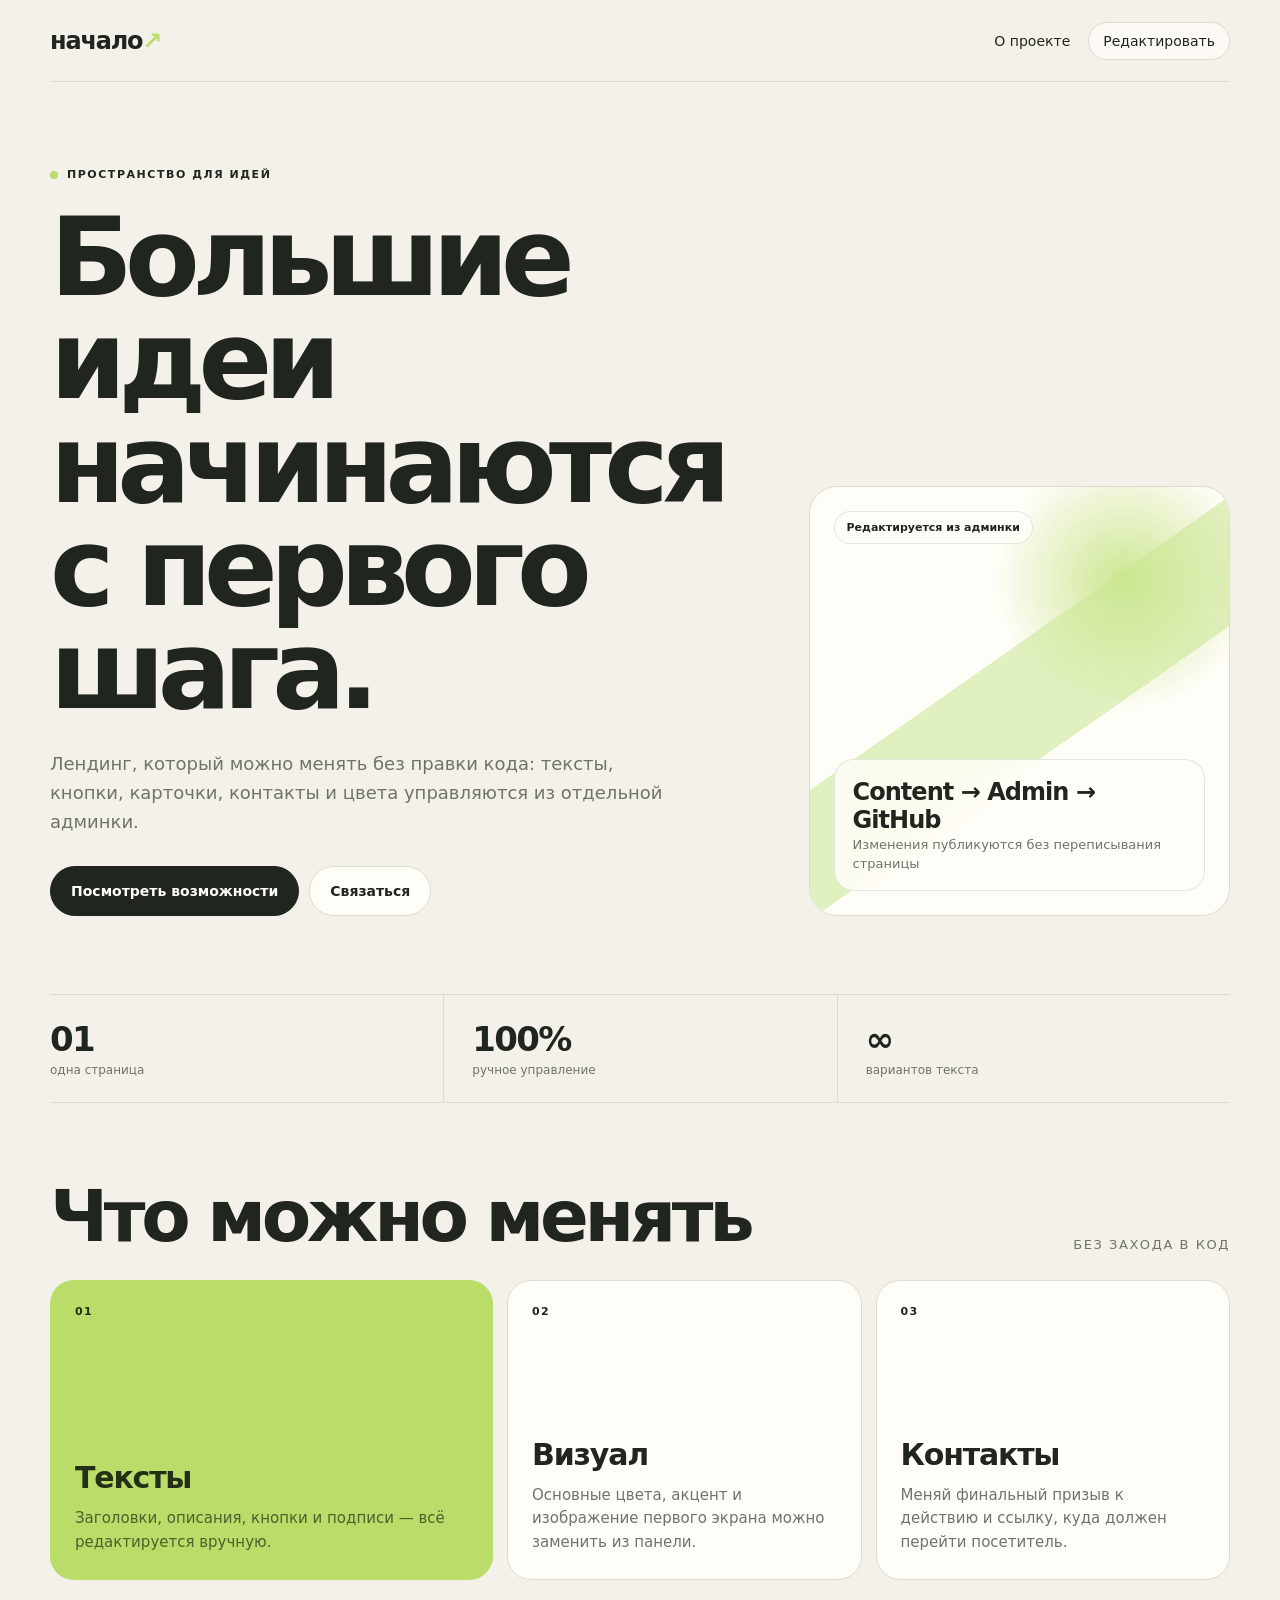
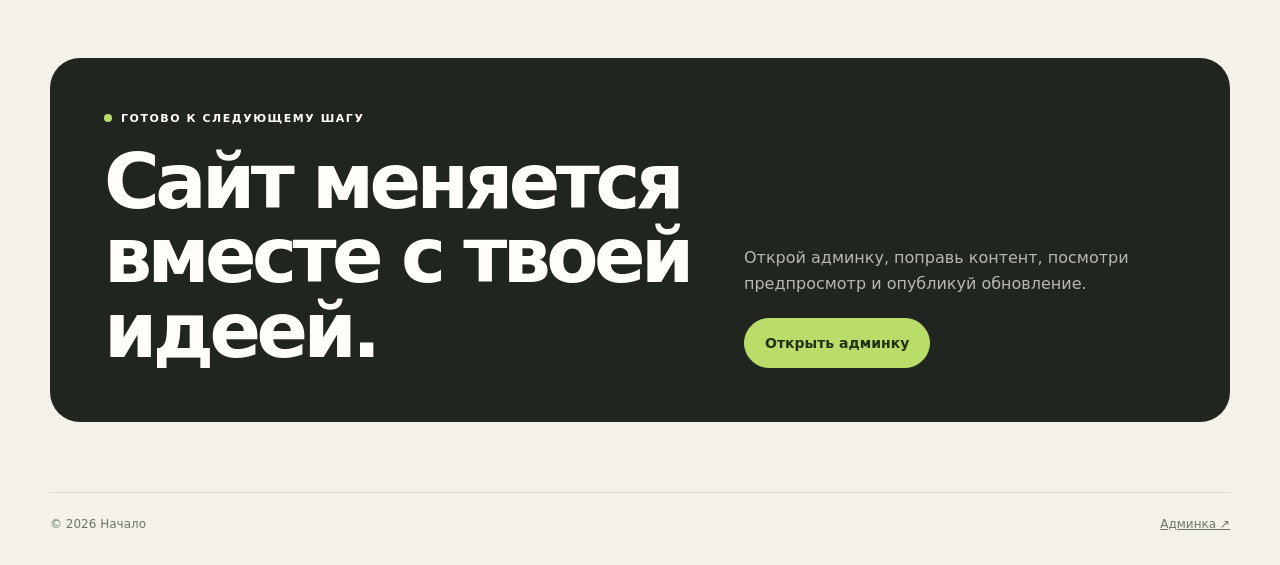
==== index.html @ 336ab2f1 "Replace game with editable landing page" ====
<!doctype html>
<html lang="ru">
<head>
<meta charset="utf-8">
<meta name="viewport" content="width=device-width,initial-scale=1">
<meta name="theme-color" content="#f4f1ea">
<meta name="description" content="Начало — редактируемый лендинг с собственной админкой.">
<title>Начало</title>
<style>
:root{--bg:#f4f1ea;--surface:#fffdf8;--text:#20251f;--muted:#6f746b;--accent:#b9dd68;--accentText:#243016;--line:#d9ddd3}
*{box-sizing:border-box}html{scroll-behavior:smooth}body{margin:0;background:var(--bg);color:var(--text);font-family:Inter,ui-sans-serif,system-ui,-apple-system,BlinkMacSystemFont,"Segoe UI",sans-serif}a{color:inherit}.wrap{width:min(1180px,calc(100% - 40px));margin:auto}
header{height:82px;display:flex;align-items:center;justify-content:space-between;border-bottom:1px solid var(--line);gap:24px}.brand{font-size:24px;font-weight:900;letter-spacing:-.05em;text-decoration:none}.brand i{font-style:normal;color:var(--accent)}nav{display:flex;gap:18px;align-items:center}nav a{text-decoration:none;font-size:14px}.admin-link{border:1px solid var(--line);padding:10px 14px;border-radius:999px;background:color-mix(in srgb,var(--surface) 82%,transparent)}
.hero{padding:86px 0 78px}.eyebrow{display:flex;align-items:center;gap:9px;text-transform:uppercase;font-size:11px;font-weight:800;letter-spacing:.14em}.eyebrow:before{content:"";width:8px;height:8px;border-radius:50%;background:var(--accent)}
.hero-grid{display:grid;grid-template-columns:minmax(0,1.25fr) minmax(300px,.75fr);gap:56px;align-items:end;margin-top:25px}.hero h1{font-size:clamp(54px,8.5vw,110px);line-height:.95;letter-spacing:-.072em;margin:0;max-width:900px;font-weight:560}.hero p{font-size:18px;line-height:1.62;color:var(--muted);max-width:620px;margin:26px 0 30px}
.buttons{display:flex;flex-wrap:wrap;gap:10px}.btn{min-height:50px;padding:0 20px;border-radius:999px;display:inline-flex;align-items:center;justify-content:center;text-decoration:none;font-weight:760;font-size:14px;border:1px solid var(--text);transition:.2s ease}.btn.primary{background:var(--text);color:var(--surface)}.btn.secondary{border-color:var(--line);background:var(--surface)}.btn:hover{transform:translateY(-2px)}
.hero-card{min-height:430px;border:1px solid var(--line);border-radius:28px;background:var(--surface);padding:24px;display:flex;flex-direction:column;justify-content:space-between;overflow:hidden;position:relative}.visual{position:absolute;inset:0;background:radial-gradient(circle at 75% 22%,color-mix(in srgb,var(--accent) 76%,white),transparent 28%),linear-gradient(145deg,transparent 0 42%,color-mix(in srgb,var(--accent) 44%,white) 42% 60%,transparent 60%);opacity:.95}.hero-image{position:absolute;inset:0;width:100%;height:100%;object-fit:cover;display:none}.hero-card.has-image .visual{display:none}.hero-card.has-image .hero-image{display:block}.badge{position:relative;z-index:2;align-self:flex-start;padding:9px 12px;border-radius:999px;background:color-mix(in srgb,var(--surface) 84%,transparent);backdrop-filter:blur(10px);font-size:11px;font-weight:800;border:1px solid color-mix(in srgb,var(--line) 72%,transparent)}.hero-card-bottom{position:relative;z-index:2;background:color-mix(in srgb,var(--surface) 86%,transparent);backdrop-filter:blur(14px);border:1px solid color-mix(in srgb,var(--line) 74%,transparent);padding:18px;border-radius:20px}.hero-card-bottom strong{display:block;font-size:24px;letter-spacing:-.04em}.hero-card-bottom span{font-size:13px;color:var(--muted)}
.stats{display:grid;grid-template-columns:repeat(3,1fr);border-top:1px solid var(--line);border-bottom:1px solid var(--line)}.stat{padding:24px 0}.stat+.stat{border-left:1px solid var(--line);padding-left:28px}.stat b{display:block;font-size:34px;letter-spacing:-.05em}.stat span{font-size:12px;color:var(--muted)}
.section{padding:78px 0}.section-head{display:flex;justify-content:space-between;gap:28px;align-items:end;margin-bottom:28px}.section h2{font-size:clamp(38px,6vw,72px);line-height:.98;letter-spacing:-.06em;margin:0;font-weight:560}.section-head p{margin:0;color:var(--muted);font-size:13px;text-transform:uppercase;letter-spacing:.12em}
.cards{display:grid;grid-template-columns:1.25fr 1fr 1fr;gap:14px}.card{border:1px solid var(--line);border-radius:24px;padding:24px;min-height:300px;background:var(--surface);display:flex;flex-direction:column;justify-content:space-between}.card:first-child{background:var(--accent);color:var(--accentText);border-color:transparent}.card .num{font-size:11px;font-weight:800;letter-spacing:.12em}.card h3{font-size:30px;letter-spacing:-.04em;margin:0 0 12px}.card p{margin:0;color:var(--muted);line-height:1.58;font-size:15px}.card:first-child p{color:color-mix(in srgb,var(--accentText) 72%,transparent)}
.contact{margin-bottom:70px;border-radius:30px;background:var(--text);color:var(--surface);padding:54px;display:grid;grid-template-columns:1fr .72fr;gap:40px;align-items:end}.contact .eyebrow:before{background:var(--accent)}.contact h2{font-size:clamp(42px,6vw,76px);line-height:.98;letter-spacing:-.06em;margin:20px 0 0}.contact-side p{color:color-mix(in srgb,var(--surface) 68%,transparent);line-height:1.6;margin:0 0 22px}.contact .btn{background:var(--accent);color:var(--accentText);border-color:var(--accent)}
footer{display:flex;justify-content:space-between;align-items:center;gap:20px;border-top:1px solid var(--line);padding:24px 0 34px;color:var(--muted);font-size:12px}
.loading{position:fixed;inset:auto 18px 18px auto;background:var(--text);color:var(--surface);padding:10px 14px;border-radius:999px;font-size:12px;z-index:10}
@media(max-width:820px){.wrap{width:min(100% - 28px,1180px)}.hero{padding:58px 0}.hero-grid{grid-template-columns:1fr;gap:34px}.hero-card{min-height:340px}.cards{grid-template-columns:1fr}.card{min-height:220px}.contact{grid-template-columns:1fr;padding:32px}.stats{grid-template-columns:1fr}.stat+.stat{border-left:0;border-top:1px solid var(--line);padding-left:0}.section-head{align-items:start;flex-direction:column}.admin-link{display:none}}
</style>
</head>
<body>
<div class="loading" id="loading">Загружаю контент…</div>
<div class="wrap">
<header>
  <a class="brand" href="#top" id="brand">начало<i>↗</i></a>
  <nav><a href="#features" id="navLabel">О проекте</a><a class="admin-link" href="/admin.html">Редактировать</a></nav>
</header>
<main id="top">
<section class="hero">
  <div class="eyebrow" id="eyebrow"></div>
  <div class="hero-grid">
    <div>
      <h1 id="title"></h1>
      <p id="subtitle"></p>
      <div class="buttons">
        <a class="btn primary" id="primaryButton"></a>
        <a class="btn secondary" id="secondaryButton"></a>
      </div>
    </div>
    <div class="hero-card" id="heroCard">
      <div class="visual"></div>
      <img class="hero-image" id="heroImage" alt="">
      <div class="badge" id="heroBadge"></div>
      <div class="hero-card-bottom"><strong>Content → Admin → GitHub</strong><span>Изменения публикуются без переписывания страницы</span></div>
    </div>
  </div>
</section>
<section class="stats" id="stats"></section>
<section class="section" id="features">
  <div class="section-head"><h2 id="featuresTitle"></h2><p id="featuresSubtitle"></p></div>
  <div class="cards" id="cards"></div>
</section>
<section class="contact" id="contact">
  <div><div class="eyebrow" id="contactEyebrow"></div><h2 id="contactTitle"></h2></div>
  <div class="contact-side"><p id="contactText"></p><a class="btn" id="contactButton"></a></div>
</section>
</main>
<footer><span id="footerText"></span><a href="/admin.html">Админка ↗</a></footer>
</div>
<script>
const fallback={"brand":"начало","navLabel":"О проекте","eyebrow":"Пространство для идей","title":"Большие идеи начинаются с первого шага.","subtitle":"Лендинг, который можно менять без правки кода: тексты, кнопки, карточки, контакты и цвета управляются из отдельной админки.","primaryButtonText":"Посмотреть возможности","primaryButtonUrl":"#features","secondaryButtonText":"Связаться","secondaryButtonUrl":"#contact","heroBadge":"Редактируется из админки","heroImage":"","stats":[{"value":"01","label":"одна страница"},{"value":"100%","label":"ручное управление"},{"value":"∞","label":"вариантов текста"}],"featuresTitle":"Что можно менять","featuresSubtitle":"Без захода в код","features":[{"number":"01","title":"Тексты","text":"Заголовки, описания, кнопки и подписи — всё редактируется вручную."},{"number":"02","title":"Визуал","text":"Основные цвета, акцент и изображение первого экрана можно заменить из панели."},{"number":"03","title":"Контакты","text":"Меняй финальный призыв к действию и ссылку, куда должен перейти посетитель."}],"contactEyebrow":"Готово к следующему шагу","contactTitle":"Сайт меняется вместе с твоей идеей.","contactText":"Открой админку, поправь контент, посмотри предпросмотр и опубликуй обновление.","contactButtonText":"Открыть админку","contactButtonUrl":"/admin.html","footerText":"© 2026 Начало","colors":{"background":"#f4f1ea","surface":"#fffdf8","text":"#20251f","muted":"#6f746b","accent":"#b9dd68","accentText":"#243016","line":"#d9ddd3"}};
const $=id=>document.getElementById(id);
function setText(id,value){$(id).textContent=value||""}
function applyContent(c){
  const colors={...fallback.colors,...(c.colors||{})};
  const root=document.documentElement.style;
  root.setProperty("--bg",colors.background);root.setProperty("--surface",colors.surface);root.setProperty("--text",colors.text);root.setProperty("--muted",colors.muted);root.setProperty("--accent",colors.accent);root.setProperty("--accentText",colors.accentText);root.setProperty("--line",colors.line);
  setText("brand",c.brand);$("brand").insertAdjacentHTML("beforeend","<i>↗</i>");
  setText("navLabel",c.navLabel);setText("eyebrow",c.eyebrow);setText("title",c.title);setText("subtitle",c.subtitle);setText("heroBadge",c.heroBadge);
  $("primaryButton").textContent=c.primaryButtonText||"";$("primaryButton").href=c.primaryButtonUrl||"#";
  $("secondaryButton").textContent=c.secondaryButtonText||"";$("secondaryButton").href=c.secondaryButtonUrl||"#";
  const image=(c.heroImage||"").trim();$("heroCard").classList.toggle("has-image",!!image);$("heroImage").src=image;$("heroImage").alt=image?(c.title||"Изображение"):"";
  $("stats").innerHTML=(c.stats||[]).map(s=>'<div class="stat"><b>'+escapeHtml(s.value)+'</b><span>'+escapeHtml(s.label)+'</span></div>').join("");
  setText("featuresTitle",c.featuresTitle);setText("featuresSubtitle",c.featuresSubtitle);
  $("cards").innerHTML=(c.features||[]).map(f=>'<article class="card"><span class="num">'+escapeHtml(f.number)+'</span><div><h3>'+escapeHtml(f.title)+'</h3><p>'+escapeHtml(f.text)+'</p></div></article>').join("");
  setText("contactEyebrow",c.contactEyebrow);setText("contactTitle",c.contactTitle);setText("contactText",c.contactText);
  $("contactButton").textContent=c.contactButtonText||"";$("contactButton").href=c.contactButtonUrl||"#";
  setText("footerText",c.footerText);
  document.title=(c.brand||"Начало")+" — лендинг";
  $("loading").remove();
}
function escapeHtml(v){return String(v??"").replace(/[&<>"']/g,m=>({"&":"&amp;","<":"&lt;",">":"&gt;",'"':"&quot;","'":"&#039;"}[m]))}
fetch("./content.json?ts="+Date.now(),{cache:"no-store"}).then(r=>{if(!r.ok)throw new Error();return r.json()}).then(c=>applyContent({...fallback,...c})).catch(()=>applyContent(fallback));
</script>
</body>
</html>
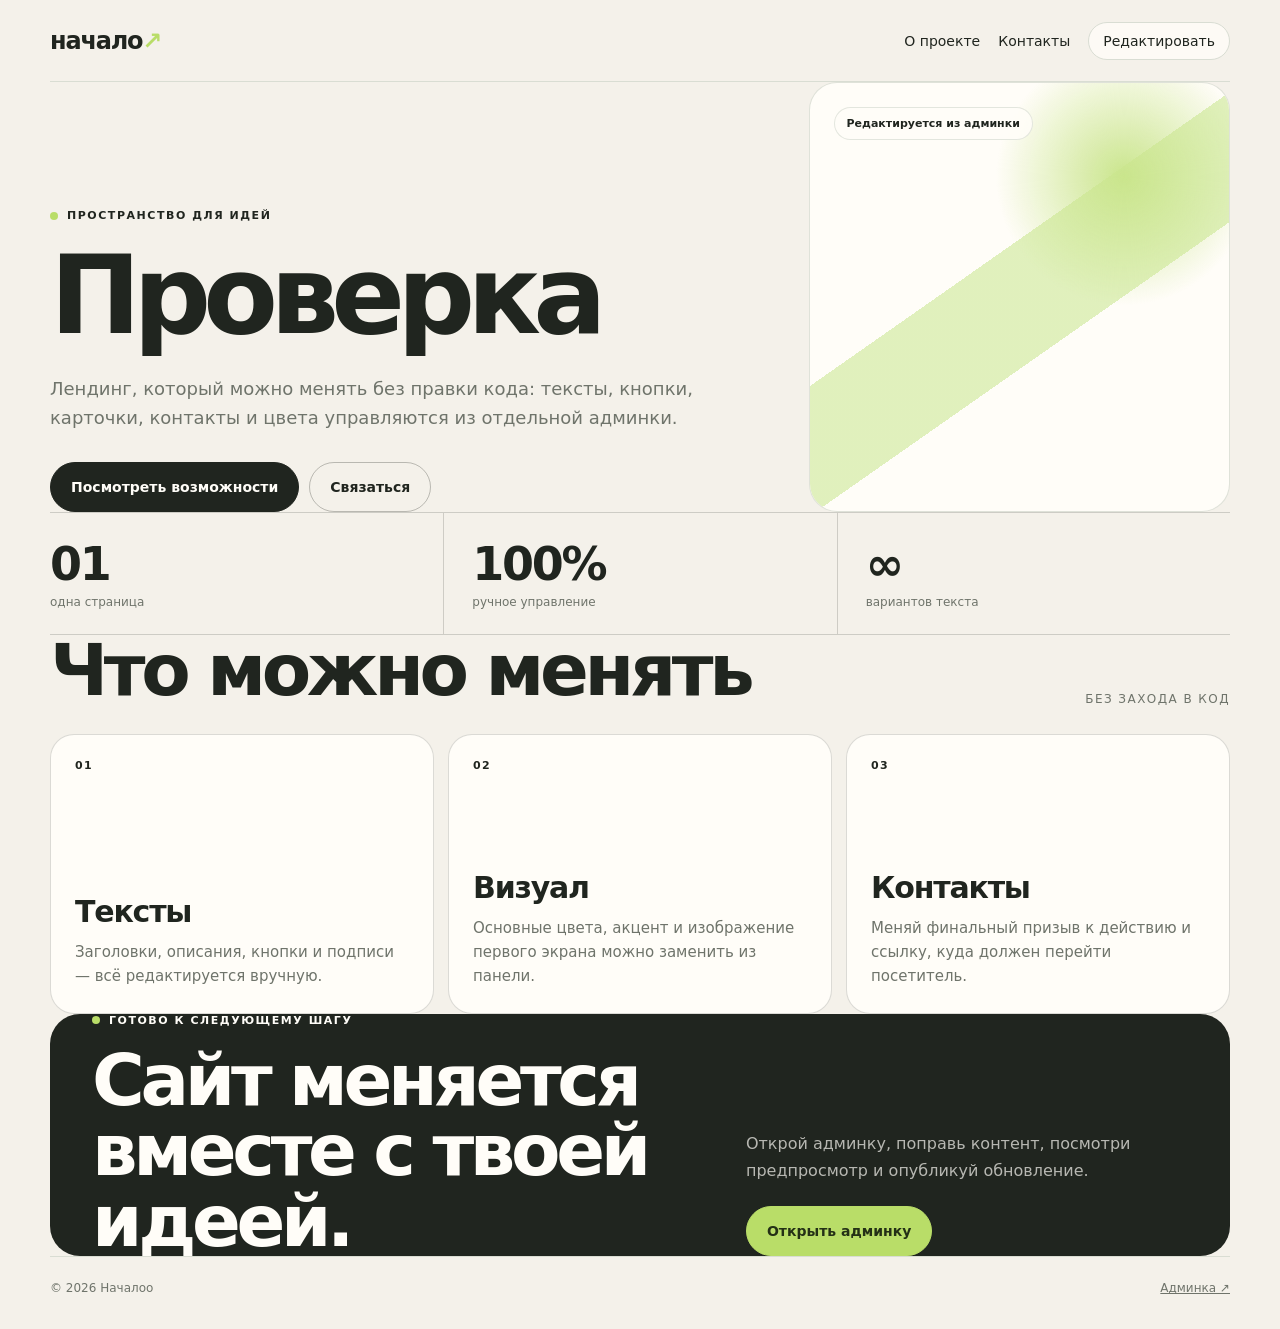
==== commit a5e78d8a: "Render landing from reusable modules" ====
--- a/index.html
+++ b/index.html
@@ -4,88 +4,93 @@
 <meta charset="utf-8">
 <meta name="viewport" content="width=device-width,initial-scale=1">
 <meta name="theme-color" content="#f4f1ea">
-<meta name="description" content="Начало — редактируемый лендинг с собственной админкой.">
+<meta name="description" content="Модульный лендинг с собственной админкой.">
 <title>Начало</title>
 <style>
 :root{--bg:#f4f1ea;--surface:#fffdf8;--text:#20251f;--muted:#6f746b;--accent:#b9dd68;--accentText:#243016;--line:#d9ddd3}
-*{box-sizing:border-box}html{scroll-behavior:smooth}body{margin:0;background:var(--bg);color:var(--text);font-family:Inter,ui-sans-serif,system-ui,-apple-system,BlinkMacSystemFont,"Segoe UI",sans-serif}a{color:inherit}.wrap{width:min(1180px,calc(100% - 40px));margin:auto}
-header{height:82px;display:flex;align-items:center;justify-content:space-between;border-bottom:1px solid var(--line);gap:24px}.brand{font-size:24px;font-weight:900;letter-spacing:-.05em;text-decoration:none}.brand i{font-style:normal;color:var(--accent)}nav{display:flex;gap:18px;align-items:center}nav a{text-decoration:none;font-size:14px}.admin-link{border:1px solid var(--line);padding:10px 14px;border-radius:999px;background:color-mix(in srgb,var(--surface) 82%,transparent)}
-.hero{padding:86px 0 78px}.eyebrow{display:flex;align-items:center;gap:9px;text-transform:uppercase;font-size:11px;font-weight:800;letter-spacing:.14em}.eyebrow:before{content:"";width:8px;height:8px;border-radius:50%;background:var(--accent)}
-.hero-grid{display:grid;grid-template-columns:minmax(0,1.25fr) minmax(300px,.75fr);gap:56px;align-items:end;margin-top:25px}.hero h1{font-size:clamp(54px,8.5vw,110px);line-height:.95;letter-spacing:-.072em;margin:0;max-width:900px;font-weight:560}.hero p{font-size:18px;line-height:1.62;color:var(--muted);max-width:620px;margin:26px 0 30px}
-.buttons{display:flex;flex-wrap:wrap;gap:10px}.btn{min-height:50px;padding:0 20px;border-radius:999px;display:inline-flex;align-items:center;justify-content:center;text-decoration:none;font-weight:760;font-size:14px;border:1px solid var(--text);transition:.2s ease}.btn.primary{background:var(--text);color:var(--surface)}.btn.secondary{border-color:var(--line);background:var(--surface)}.btn:hover{transform:translateY(-2px)}
-.hero-card{min-height:430px;border:1px solid var(--line);border-radius:28px;background:var(--surface);padding:24px;display:flex;flex-direction:column;justify-content:space-between;overflow:hidden;position:relative}.visual{position:absolute;inset:0;background:radial-gradient(circle at 75% 22%,color-mix(in srgb,var(--accent) 76%,white),transparent 28%),linear-gradient(145deg,transparent 0 42%,color-mix(in srgb,var(--accent) 44%,white) 42% 60%,transparent 60%);opacity:.95}.hero-image{position:absolute;inset:0;width:100%;height:100%;object-fit:cover;display:none}.hero-card.has-image .visual{display:none}.hero-card.has-image .hero-image{display:block}.badge{position:relative;z-index:2;align-self:flex-start;padding:9px 12px;border-radius:999px;background:color-mix(in srgb,var(--surface) 84%,transparent);backdrop-filter:blur(10px);font-size:11px;font-weight:800;border:1px solid color-mix(in srgb,var(--line) 72%,transparent)}.hero-card-bottom{position:relative;z-index:2;background:color-mix(in srgb,var(--surface) 86%,transparent);backdrop-filter:blur(14px);border:1px solid color-mix(in srgb,var(--line) 74%,transparent);padding:18px;border-radius:20px}.hero-card-bottom strong{display:block;font-size:24px;letter-spacing:-.04em}.hero-card-bottom span{font-size:13px;color:var(--muted)}
-.stats{display:grid;grid-template-columns:repeat(3,1fr);border-top:1px solid var(--line);border-bottom:1px solid var(--line)}.stat{padding:24px 0}.stat+.stat{border-left:1px solid var(--line);padding-left:28px}.stat b{display:block;font-size:34px;letter-spacing:-.05em}.stat span{font-size:12px;color:var(--muted)}
-.section{padding:78px 0}.section-head{display:flex;justify-content:space-between;gap:28px;align-items:end;margin-bottom:28px}.section h2{font-size:clamp(38px,6vw,72px);line-height:.98;letter-spacing:-.06em;margin:0;font-weight:560}.section-head p{margin:0;color:var(--muted);font-size:13px;text-transform:uppercase;letter-spacing:.12em}
-.cards{display:grid;grid-template-columns:1.25fr 1fr 1fr;gap:14px}.card{border:1px solid var(--line);border-radius:24px;padding:24px;min-height:300px;background:var(--surface);display:flex;flex-direction:column;justify-content:space-between}.card:first-child{background:var(--accent);color:var(--accentText);border-color:transparent}.card .num{font-size:11px;font-weight:800;letter-spacing:.12em}.card h3{font-size:30px;letter-spacing:-.04em;margin:0 0 12px}.card p{margin:0;color:var(--muted);line-height:1.58;font-size:15px}.card:first-child p{color:color-mix(in srgb,var(--accentText) 72%,transparent)}
-.contact{margin-bottom:70px;border-radius:30px;background:var(--text);color:var(--surface);padding:54px;display:grid;grid-template-columns:1fr .72fr;gap:40px;align-items:end}.contact .eyebrow:before{background:var(--accent)}.contact h2{font-size:clamp(42px,6vw,76px);line-height:.98;letter-spacing:-.06em;margin:20px 0 0}.contact-side p{color:color-mix(in srgb,var(--surface) 68%,transparent);line-height:1.6;margin:0 0 22px}.contact .btn{background:var(--accent);color:var(--accentText);border-color:var(--accent)}
-footer{display:flex;justify-content:space-between;align-items:center;gap:20px;border-top:1px solid var(--line);padding:24px 0 34px;color:var(--muted);font-size:12px}
-.loading{position:fixed;inset:auto 18px 18px auto;background:var(--text);color:var(--surface);padding:10px 14px;border-radius:999px;font-size:12px;z-index:10}
-@media(max-width:820px){.wrap{width:min(100% - 28px,1180px)}.hero{padding:58px 0}.hero-grid{grid-template-columns:1fr;gap:34px}.hero-card{min-height:340px}.cards{grid-template-columns:1fr}.card{min-height:220px}.contact{grid-template-columns:1fr;padding:32px}.stats{grid-template-columns:1fr}.stat+.stat{border-left:0;border-top:1px solid var(--line);padding-left:0}.section-head{align-items:start;flex-direction:column}.admin-link{display:none}}
+*{box-sizing:border-box}html{scroll-behavior:smooth}body{margin:0;background:var(--bg);color:var(--text);font-family:Inter,ui-sans-serif,system-ui,-apple-system,BlinkMacSystemFont,"Segoe UI",sans-serif}.wrap{width:min(1180px,calc(100% - 40px));margin:auto}a{color:inherit}
+header{min-height:82px;display:flex;align-items:center;justify-content:space-between;gap:24px;border-bottom:1px solid var(--line)}.brand{font-size:24px;font-weight:900;letter-spacing:-.05em;text-decoration:none}.brand i{font-style:normal;color:var(--accent)}nav{display:flex;gap:18px;align-items:center;flex-wrap:wrap;justify-content:flex-end}nav a{text-decoration:none;font-size:14px}.admin-link{border:1px solid var(--line);padding:10px 14px;border-radius:999px;background:color-mix(in srgb,var(--surface) 82%,transparent)}
+.mod{position:relative}.spacing-compact{padding:34px 0}.spacing-normal{padding:72px 0}.spacing-large{padding:96px 0}.tone-light{background:transparent;color:var(--text)}.tone-surface{background:var(--surface);color:var(--text)}.tone-accent{background:var(--accent);color:var(--accentText)}.tone-dark{background:var(--text);color:var(--surface)}.module-shell{border-radius:30px;padding:0}.tone-surface.module-shell,.tone-accent.module-shell,.tone-dark.module-shell{padding-left:42px;padding-right:42px}
+.eyebrow{display:flex;align-items:center;gap:9px;text-transform:uppercase;font-size:11px;font-weight:800;letter-spacing:.14em}.eyebrow:before{content:"";width:8px;height:8px;border-radius:50%;background:var(--accent)}.tone-accent .eyebrow:before{background:var(--accentText)}.tone-dark .eyebrow:before{background:var(--accent)}
+.btns{display:flex;flex-wrap:wrap;gap:10px}.btn{min-height:50px;padding:0 20px;border-radius:999px;display:inline-flex;align-items:center;justify-content:center;text-decoration:none;font-weight:760;font-size:14px;border:1px solid currentColor;transition:.2s ease}.btn.primary{background:var(--text);color:var(--surface);border-color:var(--text)}.tone-dark .btn.primary{background:var(--accent);color:var(--accentText);border-color:var(--accent)}.tone-accent .btn.primary{background:var(--accentText);color:var(--accent);border-color:var(--accentText)}.btn.secondary{background:transparent;border-color:color-mix(in srgb,currentColor 28%,transparent)}.btn:hover{transform:translateY(-2px)}
+.hero-grid{display:grid;grid-template-columns:minmax(0,1.25fr) minmax(300px,.75fr);gap:56px;align-items:end}.hero.center .hero-grid{grid-template-columns:1fr;text-align:center;justify-items:center}.hero.center .hero-copy{max-width:900px}.hero.center .eyebrow,.hero.center .btns{justify-content:center}.hero.center .hero-media{width:min(760px,100%);min-height:360px}.hero h1{font-size:clamp(54px,8.5vw,110px);line-height:.95;letter-spacing:-.072em;margin:22px 0 0;max-width:900px;font-weight:560}.hero p{font-size:18px;line-height:1.62;color:var(--muted);max-width:650px;margin:26px 0 30px}.tone-dark .hero p,.tone-dark .copy,.tone-dark .module-sub,.tone-dark .card p,.tone-dark .stat span,.tone-dark .quote-by{color:color-mix(in srgb,var(--surface) 67%,transparent)}.tone-accent .hero p,.tone-accent .copy,.tone-accent .module-sub,.tone-accent .card p,.tone-accent .stat span,.tone-accent .quote-by{color:color-mix(in srgb,var(--accentText) 70%,transparent)}
+.hero-media{min-height:430px;border:1px solid color-mix(in srgb,var(--line) 84%,transparent);border-radius:28px;background:var(--surface);padding:24px;display:flex;flex-direction:column;justify-content:space-between;overflow:hidden;position:relative}.tone-dark .hero-media{background:color-mix(in srgb,var(--surface) 8%,transparent);border-color:color-mix(in srgb,var(--surface) 16%,transparent)}.tone-accent .hero-media{background:color-mix(in srgb,var(--surface) 45%,var(--accent));border-color:transparent}.visual{position:absolute;inset:0;background:radial-gradient(circle at 75% 22%,color-mix(in srgb,var(--accent) 76%,white),transparent 28%),linear-gradient(145deg,transparent 0 42%,color-mix(in srgb,var(--accent) 44%,white) 42% 60%,transparent 60%)}.hero-media img{position:absolute;inset:0;width:100%;height:100%;object-fit:cover}.badge{position:relative;z-index:2;align-self:flex-start;padding:9px 12px;border-radius:999px;background:color-mix(in srgb,var(--surface) 84%,transparent);backdrop-filter:blur(10px);font-size:11px;font-weight:800;border:1px solid color-mix(in srgb,var(--line) 72%,transparent);color:var(--text)}
+.stats{display:grid;grid-template-columns:repeat(var(--count,3),1fr);border-top:1px solid currentColor;border-bottom:1px solid currentColor;border-color:color-mix(in srgb,currentColor 18%,transparent)}.stat{padding:24px 18px 24px 0}.stat+.stat{border-left:1px solid color-mix(in srgb,currentColor 18%,transparent);padding-left:28px}.stat b{display:block;font-size:clamp(30px,4vw,46px);letter-spacing:-.05em}.stat span{font-size:12px;color:var(--muted)}
+.module-head{display:flex;justify-content:space-between;gap:28px;align-items:end;margin-bottom:28px}.module-head h2,.text-block h2,.split h2,.cta h2{font-size:clamp(38px,6vw,72px);line-height:.98;letter-spacing:-.06em;margin:0;font-weight:560}.module-sub{margin:0;color:var(--muted);font-size:12px;text-transform:uppercase;letter-spacing:.12em}
+.cards{display:grid;grid-template-columns:repeat(var(--cols,3),minmax(0,1fr));gap:14px}.card{border:1px solid color-mix(in srgb,currentColor 16%,transparent);border-radius:24px;padding:24px;min-height:280px;background:var(--surface);color:var(--text);display:flex;flex-direction:column;justify-content:space-between}.tone-dark .card{background:color-mix(in srgb,var(--surface) 8%,transparent);color:var(--surface)}.tone-accent .card{background:color-mix(in srgb,var(--surface) 58%,var(--accent));color:var(--accentText)}.card .num{font-size:11px;font-weight:800;letter-spacing:.12em}.card h3{font-size:30px;letter-spacing:-.04em;margin:0 0 12px}.card p{margin:0;color:var(--muted);line-height:1.58;font-size:15px}
+.text-block{text-align:left}.text-block.center{text-align:center}.text-inner{max-width:var(--textw,760px)}.text-block.center .text-inner{margin:auto}.text-block .eyebrow{margin-bottom:18px}.text-block.center .eyebrow{justify-content:center}.copy{font-size:18px;line-height:1.72;color:var(--muted);white-space:pre-line;margin:24px 0 0}
+.split-grid{display:grid;grid-template-columns:1fr 1fr;gap:42px;align-items:center}.split.reverse .split-media{order:2}.split .eyebrow{margin-bottom:18px}.split .copy{margin-bottom:26px}.split-media{min-height:430px;border-radius:28px;overflow:hidden;border:1px solid color-mix(in srgb,currentColor 14%,transparent);background:radial-gradient(circle at 30% 30%,color-mix(in srgb,var(--accent) 75%,white),transparent 30%),var(--surface)}.split-media img{width:100%;height:100%;min-height:430px;object-fit:cover;display:block}
+.cta{border-radius:30px}.cta-inner{display:grid;grid-template-columns:1fr .72fr;gap:40px;align-items:end}.cta.center .cta-inner{grid-template-columns:1fr;text-align:center;justify-items:center}.cta.center .eyebrow,.cta.center .btns{justify-content:center}.cta p{font-size:16px;line-height:1.65;margin:0 0 22px;color:color-mix(in srgb,currentColor 68%,transparent)}.cta .eyebrow{margin-bottom:18px}
+.quote{text-align:center}.quote blockquote{font-family:Georgia,serif;font-size:clamp(34px,5vw,64px);line-height:1.1;letter-spacing:-.035em;margin:0 auto;max-width:960px}.quote-by{margin-top:20px;font-size:13px;color:var(--muted)}
+.spacer{height:var(--space,72px)}.divider{height:1px;background:var(--line)}
+footer{display:flex;justify-content:space-between;align-items:center;gap:20px;border-top:1px solid var(--line);padding:24px 0 34px;color:var(--muted);font-size:12px}.loading{position:fixed;right:18px;bottom:18px;background:var(--text);color:var(--surface);padding:10px 14px;border-radius:999px;font-size:12px;z-index:10}
+@media(max-width:900px){.hero-grid,.split-grid,.cta-inner{grid-template-columns:1fr}.split.reverse .split-media{order:0}.cards{grid-template-columns:repeat(2,minmax(0,1fr))}.stats{grid-template-columns:1fr 1fr}.stat:nth-child(odd){border-left:0;padding-left:0}.stat:nth-child(n+3){border-top:1px solid color-mix(in srgb,currentColor 18%,transparent)}}
+@media(max-width:640px){.wrap{width:min(100% - 28px,1180px)}header{padding:14px 0;align-items:flex-start}.admin-link{display:none}nav{gap:10px}.spacing-compact{padding:26px 0}.spacing-normal{padding:52px 0}.spacing-large{padding:64px 0}.tone-surface.module-shell,.tone-accent.module-shell,.tone-dark.module-shell{padding-left:22px;padding-right:22px;border-radius:24px}.hero h1{font-size:clamp(48px,15vw,76px)}.hero-media,.split-media,.split-media img{min-height:320px}.cards,.stats{grid-template-columns:1fr}.stat+.stat,.stat:nth-child(odd){border-left:0;padding-left:0}.stat:nth-child(n+2){border-top:1px solid color-mix(in srgb,currentColor 18%,transparent)}.module-head{align-items:flex-start;flex-direction:column}.card{min-height:220px}.cta-inner{gap:24px}}
 </style>
 </head>
 <body>
-<div class="loading" id="loading">Загружаю контент…</div>
+<div class="loading" id="loading">Загружаю сайт…</div>
 <div class="wrap">
 <header>
   <a class="brand" href="#top" id="brand">начало<i>↗</i></a>
-  <nav><a href="#features" id="navLabel">О проекте</a><a class="admin-link" href="/admin.html">Редактировать</a></nav>
+  <nav id="nav"></nav>
 </header>
-<main id="top">
-<section class="hero">
-  <div class="eyebrow" id="eyebrow"></div>
-  <div class="hero-grid">
-    <div>
-      <h1 id="title"></h1>
-      <p id="subtitle"></p>
-      <div class="buttons">
-        <a class="btn primary" id="primaryButton"></a>
-        <a class="btn secondary" id="secondaryButton"></a>
-      </div>
-    </div>
-    <div class="hero-card" id="heroCard">
-      <div class="visual"></div>
-      <img class="hero-image" id="heroImage" alt="">
-      <div class="badge" id="heroBadge"></div>
-      <div class="hero-card-bottom"><strong>Content → Admin → GitHub</strong><span>Изменения публикуются без переписывания страницы</span></div>
-    </div>
-  </div>
-</section>
-<section class="stats" id="stats"></section>
-<section class="section" id="features">
-  <div class="section-head"><h2 id="featuresTitle"></h2><p id="featuresSubtitle"></p></div>
-  <div class="cards" id="cards"></div>
-</section>
-<section class="contact" id="contact">
-  <div><div class="eyebrow" id="contactEyebrow"></div><h2 id="contactTitle"></h2></div>
-  <div class="contact-side"><p id="contactText"></p><a class="btn" id="contactButton"></a></div>
-</section>
-</main>
+<main id="top"></main>
 <footer><span id="footerText"></span><a href="/admin.html">Админка ↗</a></footer>
 </div>
 <script>
-const fallback={"brand":"начало","navLabel":"О проекте","eyebrow":"Пространство для идей","title":"Большие идеи начинаются с первого шага.","subtitle":"Лендинг, который можно менять без правки кода: тексты, кнопки, карточки, контакты и цвета управляются из отдельной админки.","primaryButtonText":"Посмотреть возможности","primaryButtonUrl":"#features","secondaryButtonText":"Связаться","secondaryButtonUrl":"#contact","heroBadge":"Редактируется из админки","heroImage":"","stats":[{"value":"01","label":"одна страница"},{"value":"100%","label":"ручное управление"},{"value":"∞","label":"вариантов текста"}],"featuresTitle":"Что можно менять","featuresSubtitle":"Без захода в код","features":[{"number":"01","title":"Тексты","text":"Заголовки, описания, кнопки и подписи — всё редактируется вручную."},{"number":"02","title":"Визуал","text":"Основные цвета, акцент и изображение первого экрана можно заменить из панели."},{"number":"03","title":"Контакты","text":"Меняй финальный призыв к действию и ссылку, куда должен перейти посетитель."}],"contactEyebrow":"Готово к следующему шагу","contactTitle":"Сайт меняется вместе с твоей идеей.","contactText":"Открой админку, поправь контент, посмотри предпросмотр и опубликуй обновление.","contactButtonText":"Открыть админку","contactButtonUrl":"/admin.html","footerText":"© 2026 Начало","colors":{"background":"#f4f1ea","surface":"#fffdf8","text":"#20251f","muted":"#6f746b","accent":"#b9dd68","accentText":"#243016","line":"#d9ddd3"}};
-const $=id=>document.getElementById(id);
-function setText(id,value){$(id).textContent=value||""}
-function applyContent(c){
-  const colors={...fallback.colors,...(c.colors||{})};
-  const root=document.documentElement.style;
-  root.setProperty("--bg",colors.background);root.setProperty("--surface",colors.surface);root.setProperty("--text",colors.text);root.setProperty("--muted",colors.muted);root.setProperty("--accent",colors.accent);root.setProperty("--accentText",colors.accentText);root.setProperty("--line",colors.line);
-  setText("brand",c.brand);$("brand").insertAdjacentHTML("beforeend","<i>↗</i>");
-  setText("navLabel",c.navLabel);setText("eyebrow",c.eyebrow);setText("title",c.title);setText("subtitle",c.subtitle);setText("heroBadge",c.heroBadge);
-  $("primaryButton").textContent=c.primaryButtonText||"";$("primaryButton").href=c.primaryButtonUrl||"#";
-  $("secondaryButton").textContent=c.secondaryButtonText||"";$("secondaryButton").href=c.secondaryButtonUrl||"#";
-  const image=(c.heroImage||"").trim();$("heroCard").classList.toggle("has-image",!!image);$("heroImage").src=image;$("heroImage").alt=image?(c.title||"Изображение"):"";
-  $("stats").innerHTML=(c.stats||[]).map(s=>'<div class="stat"><b>'+escapeHtml(s.value)+'</b><span>'+escapeHtml(s.label)+'</span></div>').join("");
-  setText("featuresTitle",c.featuresTitle);setText("featuresSubtitle",c.featuresSubtitle);
-  $("cards").innerHTML=(c.features||[]).map(f=>'<article class="card"><span class="num">'+escapeHtml(f.number)+'</span><div><h3>'+escapeHtml(f.title)+'</h3><p>'+escapeHtml(f.text)+'</p></div></article>').join("");
-  setText("contactEyebrow",c.contactEyebrow);setText("contactTitle",c.contactTitle);setText("contactText",c.contactText);
-  $("contactButton").textContent=c.contactButtonText||"";$("contactButton").href=c.contactButtonUrl||"#";
-  setText("footerText",c.footerText);
-  document.title=(c.brand||"Начало")+" — лендинг";
-  $("loading").remove();
+(function(){
+"use strict";
+var fallbackColors={background:"#f4f1ea",surface:"#fffdf8",text:"#20251f",muted:"#6f746b",accent:"#b9dd68",accentText:"#243016",line:"#d9ddd3"};
+var main=document.getElementById("top");
+function esc(v){return String(v==null?"":v).replace(/[&<>"']/g,function(m){return {"&":"&amp;","<":"&lt;",">":"&gt;",'"':"&quot;","'":"&#039;"}[m]})}
+function safeUrl(v){var s=String(v||"").trim();if(!s)return "#";if(s.charAt(0)==="#"||s.charAt(0)==="/"||/^https?:\/\//i.test(s)||/^mailto:/i.test(s)||/^tel:/i.test(s))return s;return "#"}
+function cls(m,extra){return "mod module-shell "+(extra||"")+" tone-"+(m.tone||"light")+" spacing-"+(m.spacing||"normal")}
+function btn(text,url,kind){if(!text)return "";return '<a class="btn '+kind+'" href="'+esc(safeUrl(url))+'">'+esc(text)+'</a>'}
+function renderHero(m){
+ var image=m.image?'<img src="'+esc(m.image)+'" alt="'+esc(m.title||"")+'">':'<div class="visual"></div>';
+ return '<section id="'+esc(m.id)+'" class="'+cls(m,"hero "+(m.layout==="center"?"center":""))+'"><div class="hero-grid"><div class="hero-copy"><div class="eyebrow">'+esc(m.eyebrow)+'</div><h1>'+esc(m.title)+'</h1><p>'+esc(m.text)+'</p><div class="btns">'+btn(m.primaryText,m.primaryUrl,"primary")+btn(m.secondaryText,m.secondaryUrl,"secondary")+'</div></div><div class="hero-media">'+image+(m.badge?'<div class="badge">'+esc(m.badge)+'</div>':'')+'</div></div></section>';
 }
-function escapeHtml(v){return String(v??"").replace(/[&<>"']/g,m=>({"&":"&amp;","<":"&lt;",">":"&gt;",'"':"&quot;","'":"&#039;"}[m]))}
-fetch("./content.json?ts="+Date.now(),{cache:"no-store"}).then(r=>{if(!r.ok)throw new Error();return r.json()}).then(c=>applyContent({...fallback,...c})).catch(()=>applyContent(fallback));
+function renderStats(m){
+ var items=m.items||[];return '<section id="'+esc(m.id)+'" class="'+cls(m,"")+'"><div class="stats" style="--count:'+Math.max(1,items.length)+'">'+items.map(function(x){return '<div class="stat"><b>'+esc(x.value)+'</b><span>'+esc(x.label)+'</span></div>'}).join("")+'</div></section>';
+}
+function renderCards(m){
+ var cols=Math.max(2,Math.min(4,Number(m.columns)||3));
+ return '<section id="'+esc(m.id)+'" class="'+cls(m,"")+'"><div class="module-head"><h2>'+esc(m.title)+'</h2><p class="module-sub">'+esc(m.eyebrow)+'</p></div><div class="cards" style="--cols:'+cols+'">'+(m.items||[]).map(function(x){return '<article class="card"><span class="num">'+esc(x.kicker)+'</span><div><h3>'+esc(x.title)+'</h3><p>'+esc(x.text)+'</p></div></article>'}).join("")+'</div></section>';
+}
+function renderText(m){
+ var width=m.width==="wide"?"980px":"760px";return '<section id="'+esc(m.id)+'" class="'+cls(m,"text-block "+(m.align==="center"?"center":""))+'"><div class="text-inner" style="--textw:'+width+'"><div class="eyebrow">'+esc(m.eyebrow)+'</div><h2>'+esc(m.title)+'</h2><div class="copy">'+esc(m.text)+'</div></div></section>';
+}
+function renderSplit(m){
+ var image=m.image?'<img src="'+esc(m.image)+'" alt="'+esc(m.title||"")+'">':"";
+ return '<section id="'+esc(m.id)+'" class="'+cls(m,"split "+(m.imageSide==="right"?"reverse":""))+'"><div class="split-grid"><div class="split-media">'+image+'</div><div><div class="eyebrow">'+esc(m.eyebrow)+'</div><h2>'+esc(m.title)+'</h2><div class="copy">'+esc(m.text)+'</div><div class="btns">'+btn(m.buttonText,m.buttonUrl,"primary")+'</div></div></div></section>';
+}
+function renderCta(m){
+ return '<section id="'+esc(m.id)+'" class="'+cls(m,"cta "+(m.align==="center"?"center":""))+'"><div class="cta-inner"><div><div class="eyebrow">'+esc(m.eyebrow)+'</div><h2>'+esc(m.title)+'</h2></div><div><p>'+esc(m.text)+'</p><div class="btns">'+btn(m.buttonText,m.buttonUrl,"primary")+'</div></div></div></section>';
+}
+function renderQuote(m){
+ return '<section id="'+esc(m.id)+'" class="'+cls(m,"quote")+'"><blockquote>“'+esc(m.quote)+'”</blockquote>'+(m.author?'<div class="quote-by">'+esc(m.author)+'</div>':'')+'</section>';
+}
+function renderSpacer(m){var map={small:32,medium:72,large:120};return '<div id="'+esc(m.id)+'" class="spacer" style="--space:'+(map[m.size]||72)+'px"></div>'+(m.divider?'<div class="divider"></div>':'')}
+function renderModule(m){if(!m||m.enabled===false)return "";switch(m.type){case"hero":return renderHero(m);case"stats":return renderStats(m);case"cards":return renderCards(m);case"text":return renderText(m);case"split":return renderSplit(m);case"cta":return renderCta(m);case"quote":return renderQuote(m);case"spacer":return renderSpacer(m);default:return ""}}
+function legacyModules(c){return [
+ {id:"hero-main",type:"hero",enabled:true,tone:"light",spacing:"large",layout:"split",eyebrow:c.eyebrow,title:c.title,text:c.subtitle,primaryText:c.primaryButtonText,primaryUrl:c.primaryButtonUrl,secondaryText:c.secondaryButtonText,secondaryUrl:c.secondaryButtonUrl,badge:c.heroBadge,image:c.heroImage},
+ {id:"stats-main",type:"stats",enabled:true,tone:"light",spacing:"compact",items:c.stats||[]},
+ {id:"cards-main",type:"cards",enabled:true,tone:"light",spacing:"normal",columns:3,eyebrow:c.featuresSubtitle,title:c.featuresTitle,items:(c.features||[]).map(function(x){return{kicker:x.number,title:x.title,text:x.text}})},
+ {id:"cta-main",type:"cta",enabled:true,tone:"dark",spacing:"normal",align:"left",eyebrow:c.contactEyebrow,title:c.contactTitle,text:c.contactText,buttonText:c.contactButtonText,buttonUrl:c.contactButtonUrl}
+]}
+function apply(c){
+ var colors=Object.assign({},fallbackColors,c.colors||{}),root=document.documentElement.style;
+ root.setProperty("--bg",colors.background);root.setProperty("--surface",colors.surface);root.setProperty("--text",colors.text);root.setProperty("--muted",colors.muted);root.setProperty("--accent",colors.accent);root.setProperty("--accentText",colors.accentText);root.setProperty("--line",colors.line);
+ var brand=document.getElementById("brand");brand.textContent=c.brand||"Начало";brand.insertAdjacentHTML("beforeend","<i>↗</i>");
+ var nav=document.getElementById("nav");var links=c.navLinks||[{label:c.navLabel||"О проекте",url:"#cards-main"}];nav.innerHTML=links.map(function(x){return '<a href="'+esc(safeUrl(x.url))+'">'+esc(x.label)+'</a>'}).join("")+'<a class="admin-link" href="/admin.html">Редактировать</a>';
+ var modules=Array.isArray(c.modules)&&c.modules.length?c.modules:legacyModules(c);main.innerHTML=modules.map(renderModule).join("");
+ document.getElementById("footerText").textContent=c.footerText||"";
+ document.title=(c.brand||"Начало")+" — лендинг";
+ var loading=document.getElementById("loading");if(loading)loading.remove();
+}
+fetch("./content.json?ts="+Date.now(),{cache:"no-store"}).then(function(r){if(!r.ok)throw new Error("load");return r.json()}).then(apply).catch(function(){apply({brand:"Начало",footerText:"© 2026 Начало",colors:fallbackColors,modules:[]})});
+})();
 </script>
 </body>
 </html>
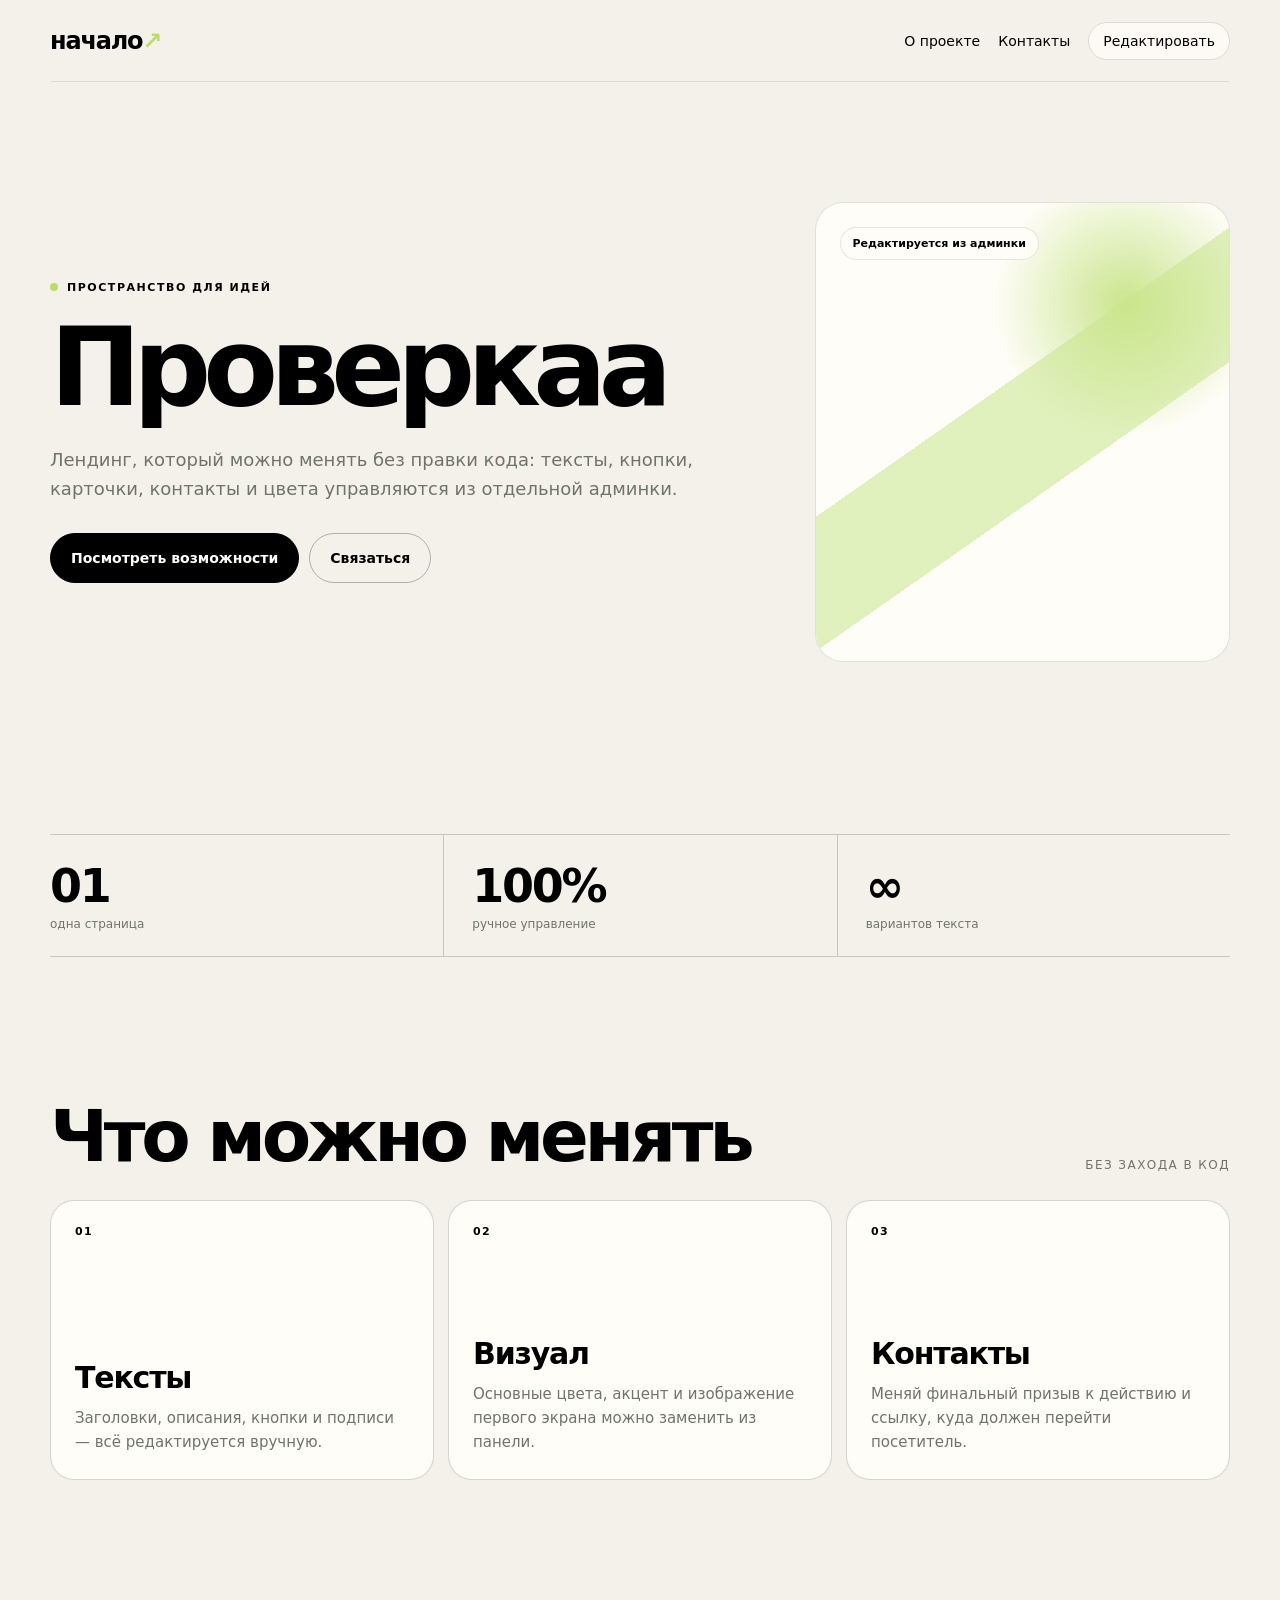
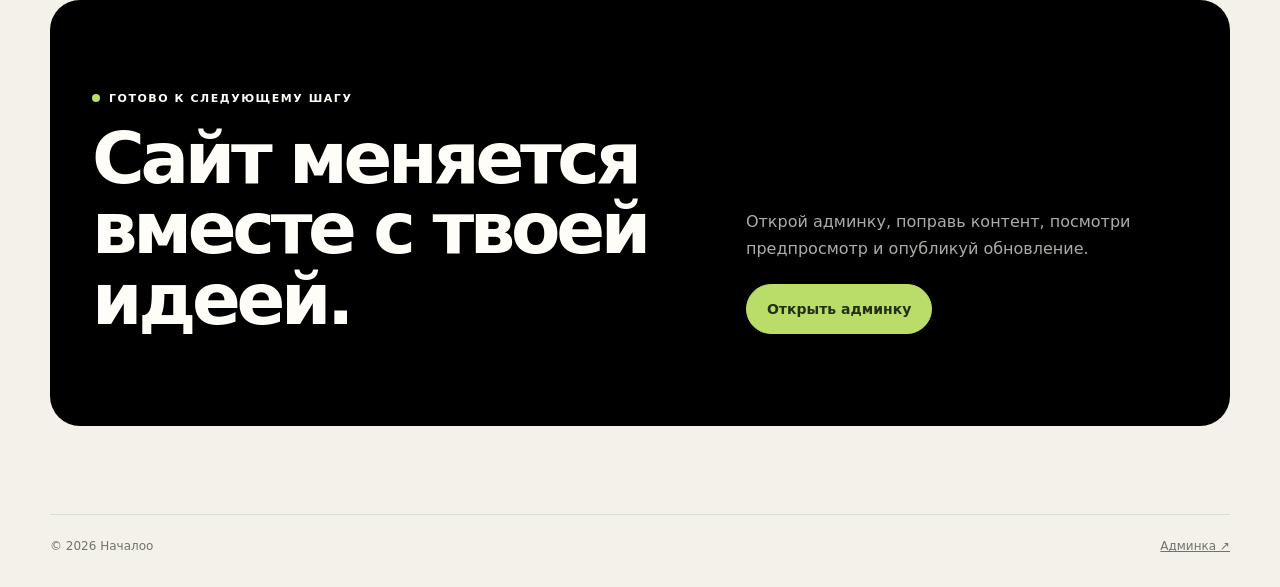
==== commit 651923d8: "Fix desktop landing layout and section order" ====
--- a/index.html
+++ b/index.html
@@ -24,6 +24,20 @@
 .quote{text-align:center}.quote blockquote{font-family:Georgia,serif;font-size:clamp(34px,5vw,64px);line-height:1.1;letter-spacing:-.035em;margin:0 auto;max-width:960px}.quote-by{margin-top:20px;font-size:13px;color:var(--muted)}
 .spacer{height:var(--space,72px)}.divider{height:1px;background:var(--line)}
 footer{display:flex;justify-content:space-between;align-items:center;gap:20px;border-top:1px solid var(--line);padding:24px 0 34px;color:var(--muted);font-size:12px}.loading{position:fixed;right:18px;bottom:18px;background:var(--text);color:var(--surface);padding:10px 14px;border-radius:999px;font-size:12px;z-index:10}
+@media(min-width:901px){
+ main{display:flex;flex-direction:column}
+ main>.mod{order:50}
+ main>.hero{order:10}
+ main>.mod:has(>.stats){order:20}
+ main>.mod:has(>.cards){order:30}
+ main>.cta{order:40;margin-top:28px;margin-bottom:88px;isolation:isolate}
+ .spacing-compact{padding-top:52px;padding-bottom:52px}
+ .spacing-normal{padding-top:92px;padding-bottom:92px}
+ .spacing-large{padding-top:120px;padding-bottom:120px}
+ .hero-grid{align-items:center;gap:72px}
+ .hero-copy,.hero-media{align-self:center}
+ .hero-media{min-height:460px}
+}
 @media(max-width:900px){.hero-grid,.split-grid,.cta-inner{grid-template-columns:1fr}.split.reverse .split-media{order:0}.cards{grid-template-columns:repeat(2,minmax(0,1fr))}.stats{grid-template-columns:1fr 1fr}.stat:nth-child(odd){border-left:0;padding-left:0}.stat:nth-child(n+3){border-top:1px solid color-mix(in srgb,currentColor 18%,transparent)}}
 @media(max-width:640px){.wrap{width:min(100% - 28px,1180px)}header{padding:14px 0;align-items:flex-start}.admin-link{display:none}nav{gap:10px}.spacing-compact{padding:26px 0}.spacing-normal{padding:52px 0}.spacing-large{padding:64px 0}.tone-surface.module-shell,.tone-accent.module-shell,.tone-dark.module-shell{padding-left:22px;padding-right:22px;border-radius:24px}.hero h1{font-size:clamp(48px,15vw,76px)}.hero-media,.split-media,.split-media img{min-height:320px}.cards,.stats{grid-template-columns:1fr}.stat+.stat,.stat:nth-child(odd){border-left:0;padding-left:0}.stat:nth-child(n+2){border-top:1px solid color-mix(in srgb,currentColor 18%,transparent)}.module-head{align-items:flex-start;flex-direction:column}.card{min-height:220px}.cta-inner{gap:24px}}
 </style>
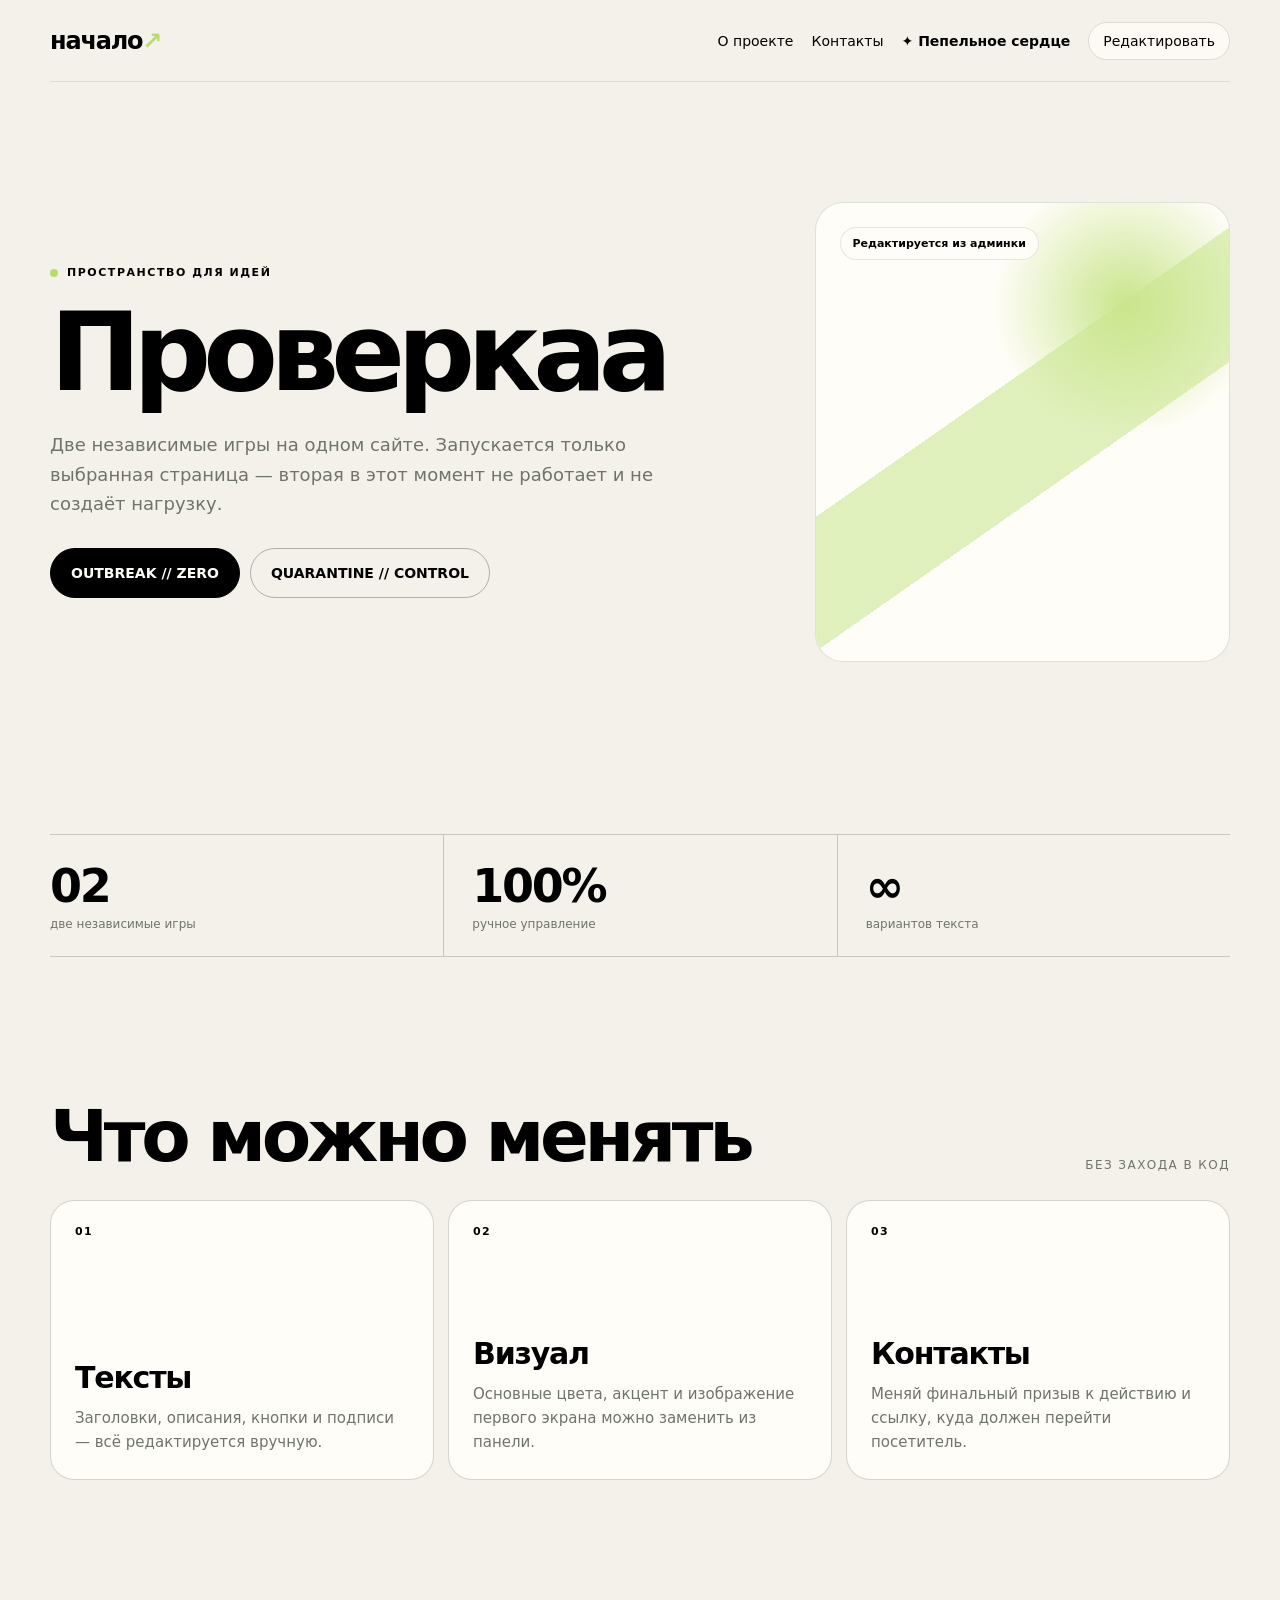
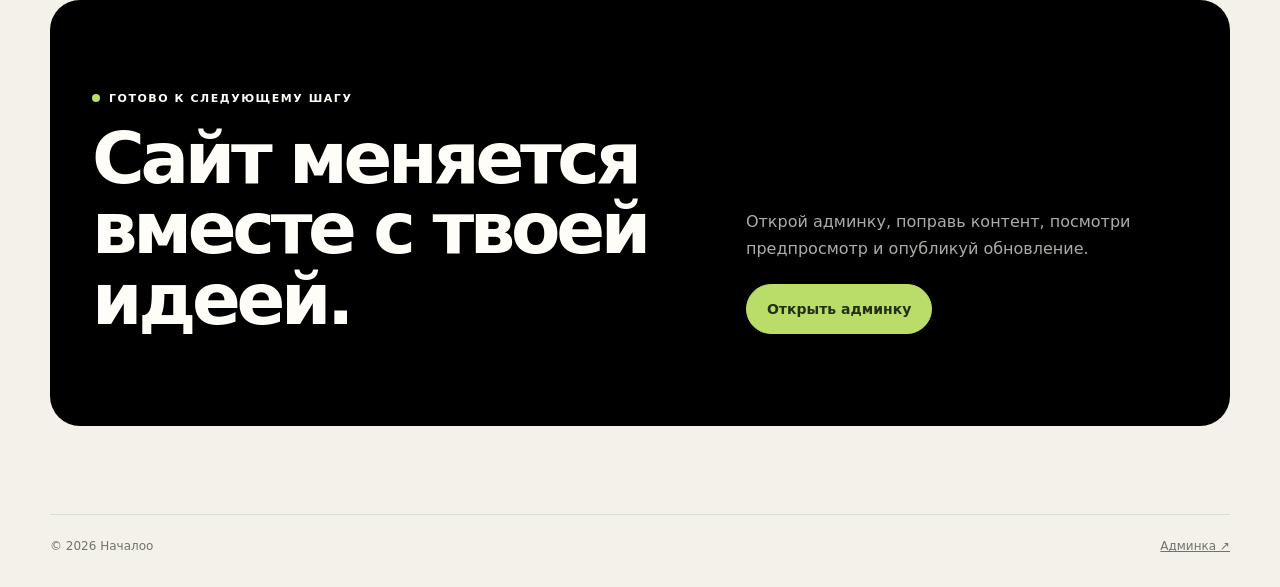
==== commit 032396e3: "Add Ashen Heart roguelike with procedural dungeons, relics, bosses and touch controls" ====
--- a/index.html
+++ b/index.html
@@ -97,7 +97,7 @@
  var colors=Object.assign({},fallbackColors,c.colors||{}),root=document.documentElement.style;
  root.setProperty("--bg",colors.background);root.setProperty("--surface",colors.surface);root.setProperty("--text",colors.text);root.setProperty("--muted",colors.muted);root.setProperty("--accent",colors.accent);root.setProperty("--accentText",colors.accentText);root.setProperty("--line",colors.line);
  var brand=document.getElementById("brand");brand.textContent=c.brand||"Начало";brand.insertAdjacentHTML("beforeend","<i>↗</i>");
- var nav=document.getElementById("nav");var links=c.navLinks||[{label:c.navLabel||"О проекте",url:"#cards-main"}];nav.innerHTML=links.map(function(x){return '<a href="'+esc(safeUrl(x.url))+'">'+esc(x.label)+'</a>'}).join("")+'<a class="admin-link" href="/admin.html">Редактировать</a>';
+ var nav=document.getElementById("nav");var links=c.navLinks||[{label:c.navLabel||"О проекте",url:"#cards-main"}];nav.innerHTML=links.map(function(x){return '<a href="'+esc(safeUrl(x.url))+'">'+esc(x.label)+'</a>'}).join("")+'<a href="/ember.html" style="color:var(--text);font-weight:800">✦ Пепельное сердце</a><a class="admin-link" href="/admin.html">Редактировать</a>';
  var modules=Array.isArray(c.modules)&&c.modules.length?c.modules:legacyModules(c);main.innerHTML=modules.map(renderModule).join("");
  document.getElementById("footerText").textContent=c.footerText||"";
  document.title=(c.brand||"Начало")+" — лендинг";
@@ -107,4 +107,4 @@
 })();
 </script>
 </body>
-</html>+</html>
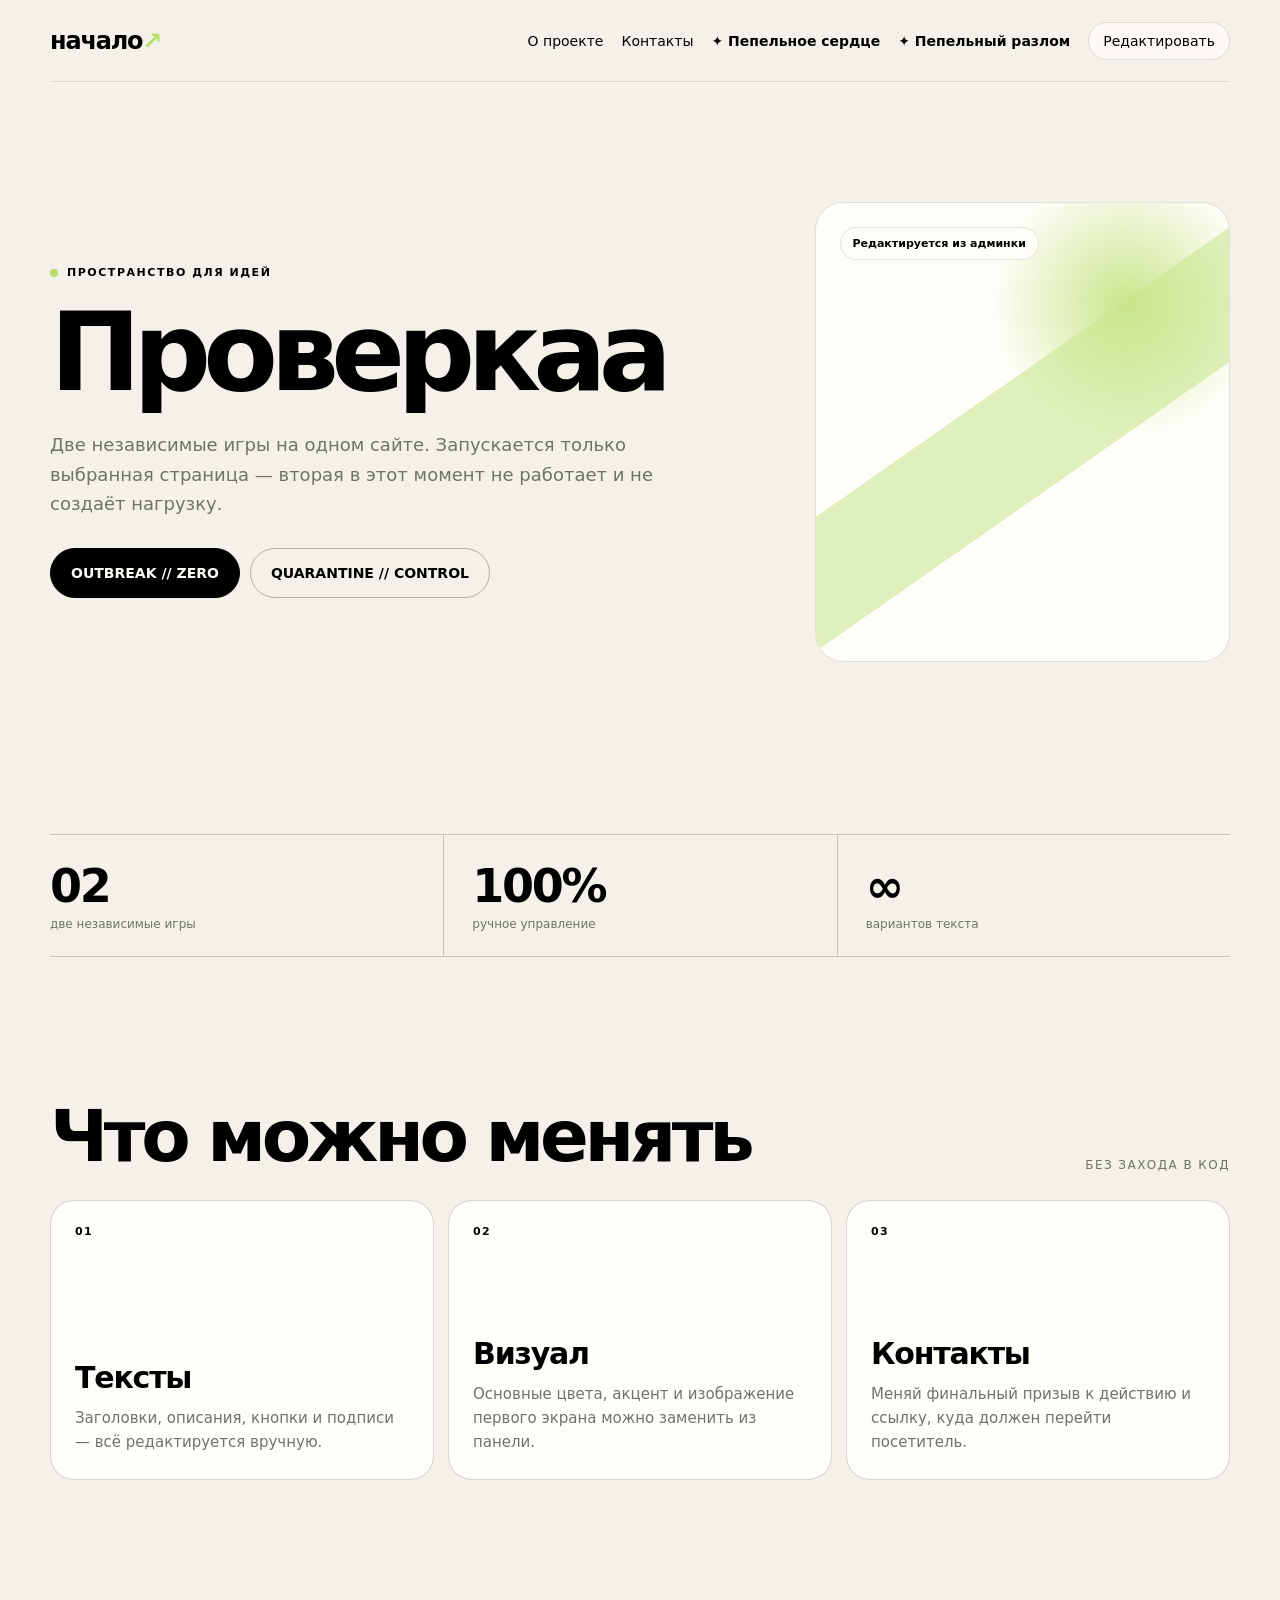
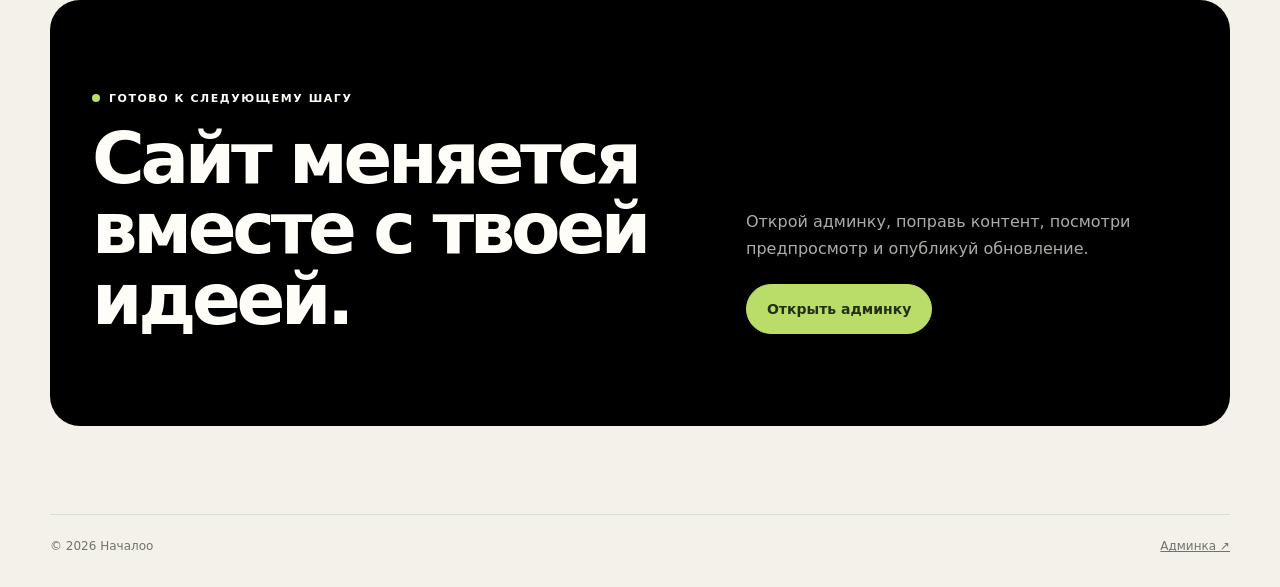
==== commit afe3c792: "Add Ashen Rift mobile MOBA playable prototype" ====
--- a/index.html
+++ b/index.html
@@ -97,7 +97,7 @@
  var colors=Object.assign({},fallbackColors,c.colors||{}),root=document.documentElement.style;
  root.setProperty("--bg",colors.background);root.setProperty("--surface",colors.surface);root.setProperty("--text",colors.text);root.setProperty("--muted",colors.muted);root.setProperty("--accent",colors.accent);root.setProperty("--accentText",colors.accentText);root.setProperty("--line",colors.line);
  var brand=document.getElementById("brand");brand.textContent=c.brand||"Начало";brand.insertAdjacentHTML("beforeend","<i>↗</i>");
- var nav=document.getElementById("nav");var links=c.navLinks||[{label:c.navLabel||"О проекте",url:"#cards-main"}];nav.innerHTML=links.map(function(x){return '<a href="'+esc(safeUrl(x.url))+'">'+esc(x.label)+'</a>'}).join("")+'<a href="/ember.html" style="color:var(--text);font-weight:800">✦ Пепельное сердце</a><a class="admin-link" href="/admin.html">Редактировать</a>';
+ var nav=document.getElementById("nav");var links=c.navLinks||[{label:c.navLabel||"О проекте",url:"#cards-main"}];nav.innerHTML=links.map(function(x){return '<a href="'+esc(safeUrl(x.url))+'">'+esc(x.label)+'</a>'}).join("")+'<a href="/ember.html" style="color:var(--text);font-weight:800">✦ Пепельное сердце</a><a href="/rift.html" style="color:var(--text);font-weight:800">✦ Пепельный разлом</a><a class="admin-link" href="/admin.html">Редактировать</a>';
  var modules=Array.isArray(c.modules)&&c.modules.length?c.modules:legacyModules(c);main.innerHTML=modules.map(renderModule).join("");
  document.getElementById("footerText").textContent=c.footerText||"";
  document.title=(c.brand||"Начало")+" — лендинг";
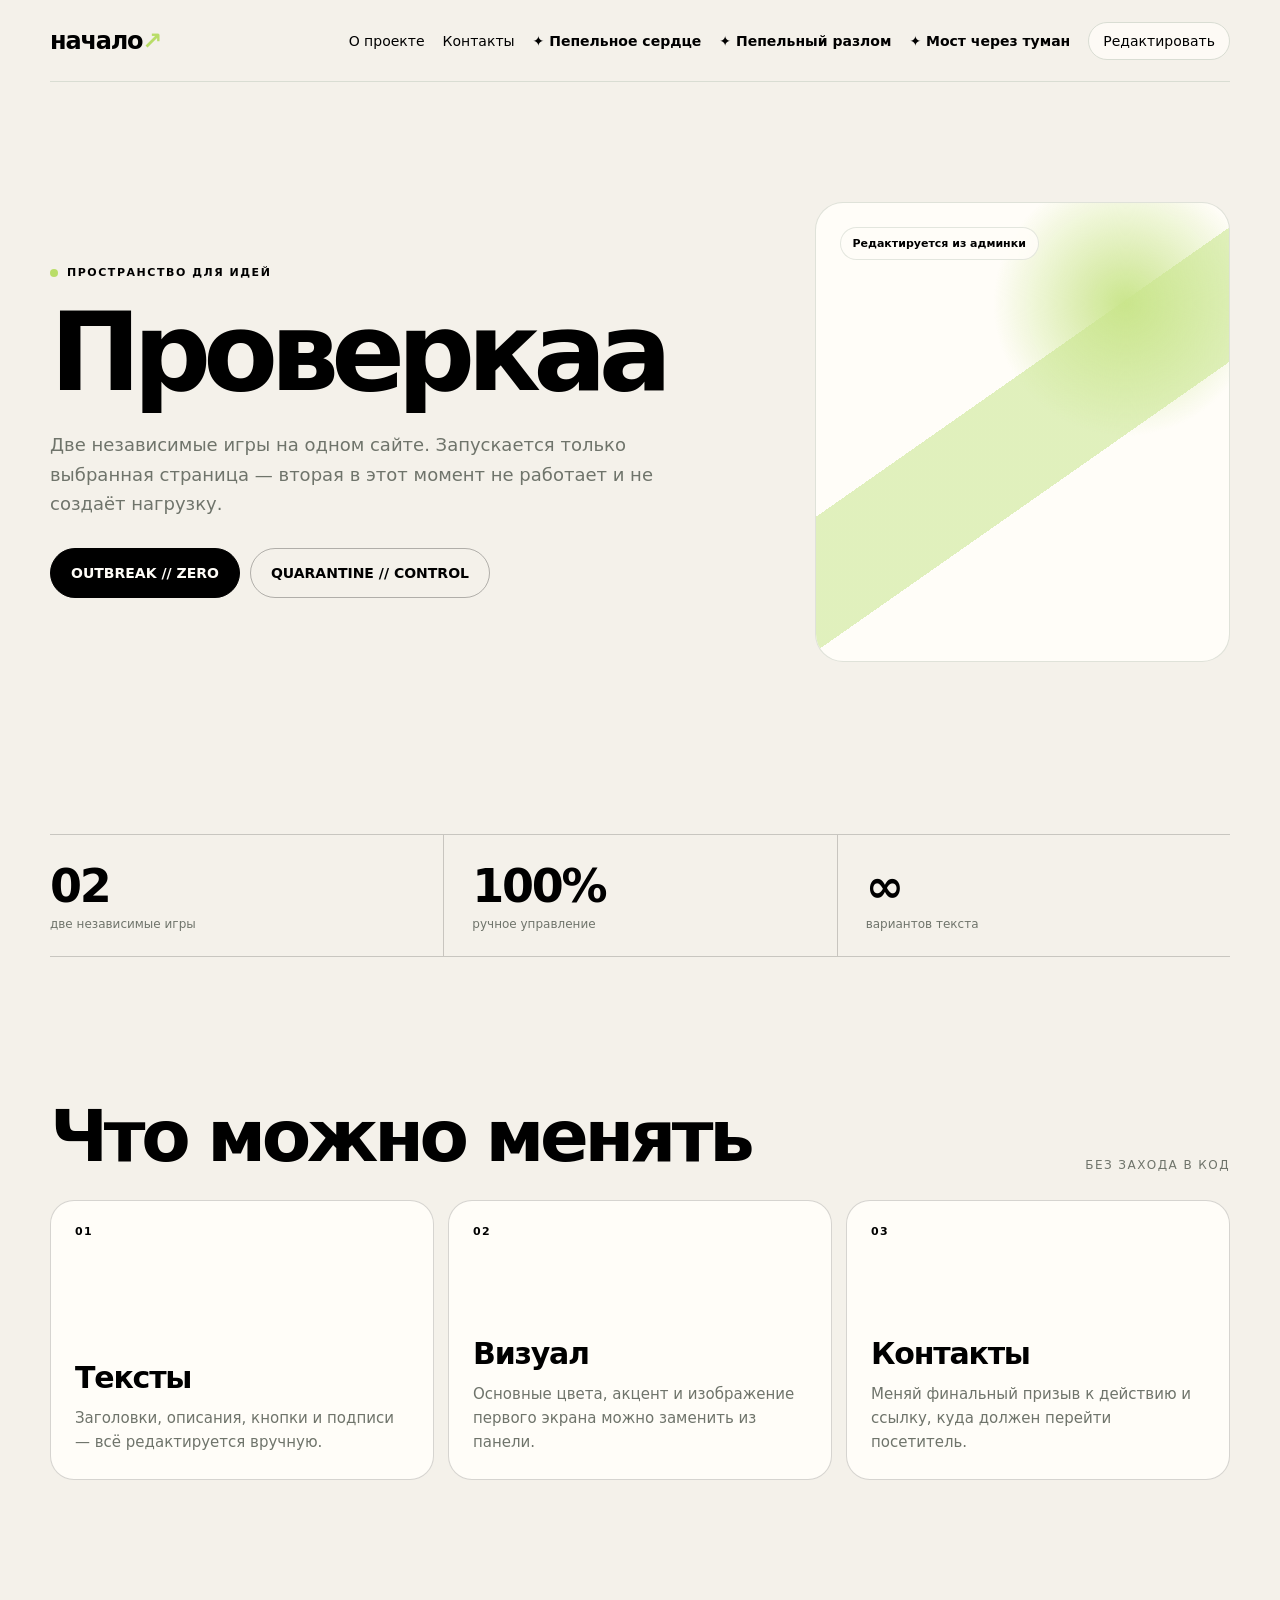
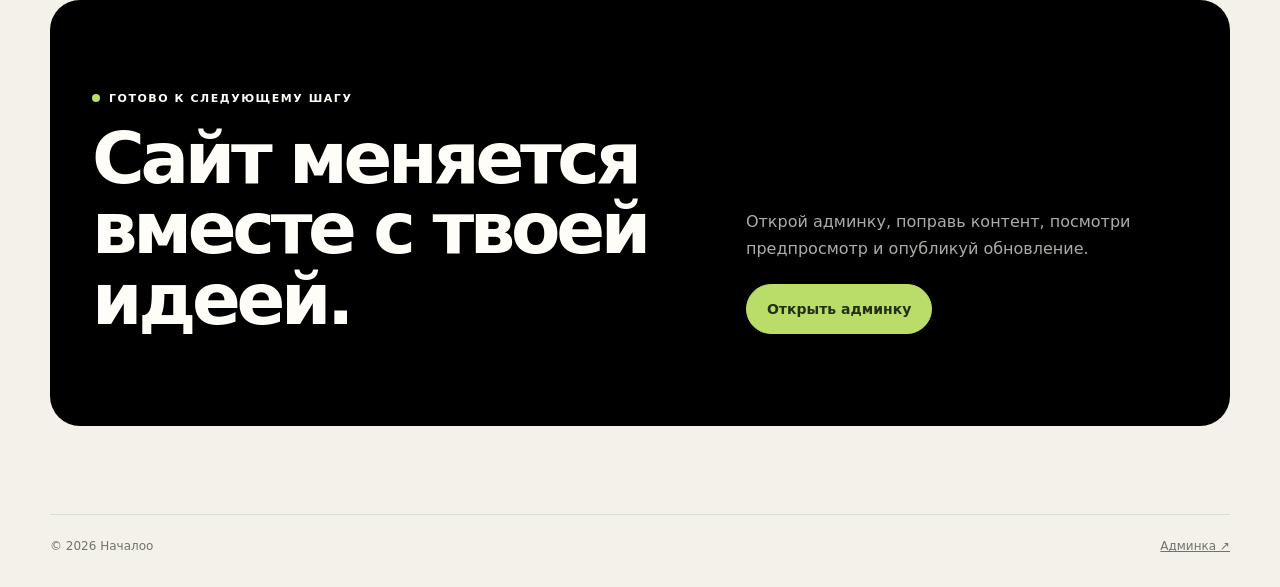
==== commit 67c0d1c3: "Add Mist Bridge construction game with illustrated valley, three train challenges and homepage navig" ====
--- a/index.html
+++ b/index.html
@@ -97,7 +97,7 @@
  var colors=Object.assign({},fallbackColors,c.colors||{}),root=document.documentElement.style;
  root.setProperty("--bg",colors.background);root.setProperty("--surface",colors.surface);root.setProperty("--text",colors.text);root.setProperty("--muted",colors.muted);root.setProperty("--accent",colors.accent);root.setProperty("--accentText",colors.accentText);root.setProperty("--line",colors.line);
  var brand=document.getElementById("brand");brand.textContent=c.brand||"Начало";brand.insertAdjacentHTML("beforeend","<i>↗</i>");
- var nav=document.getElementById("nav");var links=c.navLinks||[{label:c.navLabel||"О проекте",url:"#cards-main"}];nav.innerHTML=links.map(function(x){return '<a href="'+esc(safeUrl(x.url))+'">'+esc(x.label)+'</a>'}).join("")+'<a href="/ember.html" style="color:var(--text);font-weight:800">✦ Пепельное сердце</a><a href="/rift.html" style="color:var(--text);font-weight:800">✦ Пепельный разлом</a><a class="admin-link" href="/admin.html">Редактировать</a>';
+ var nav=document.getElementById("nav");var links=c.navLinks||[{label:c.navLabel||"О проекте",url:"#cards-main"}];nav.innerHTML=links.map(function(x){return '<a href="'+esc(safeUrl(x.url))+'">'+esc(x.label)+'</a>'}).join("")+'<a href="/ember.html" style="color:var(--text);font-weight:800">✦ Пепельное сердце</a><a href="/rift.html" style="color:var(--text);font-weight:800">✦ Пепельный разлом</a><a href="/mist-bridge.html" style="color:var(--text);font-weight:800">✦ Мост через туман</a><a class="admin-link" href="/admin.html">Редактировать</a>';
  var modules=Array.isArray(c.modules)&&c.modules.length?c.modules:legacyModules(c);main.innerHTML=modules.map(renderModule).join("");
  document.getElementById("footerText").textContent=c.footerText||"";
  document.title=(c.brand||"Начало")+" — лендинг";
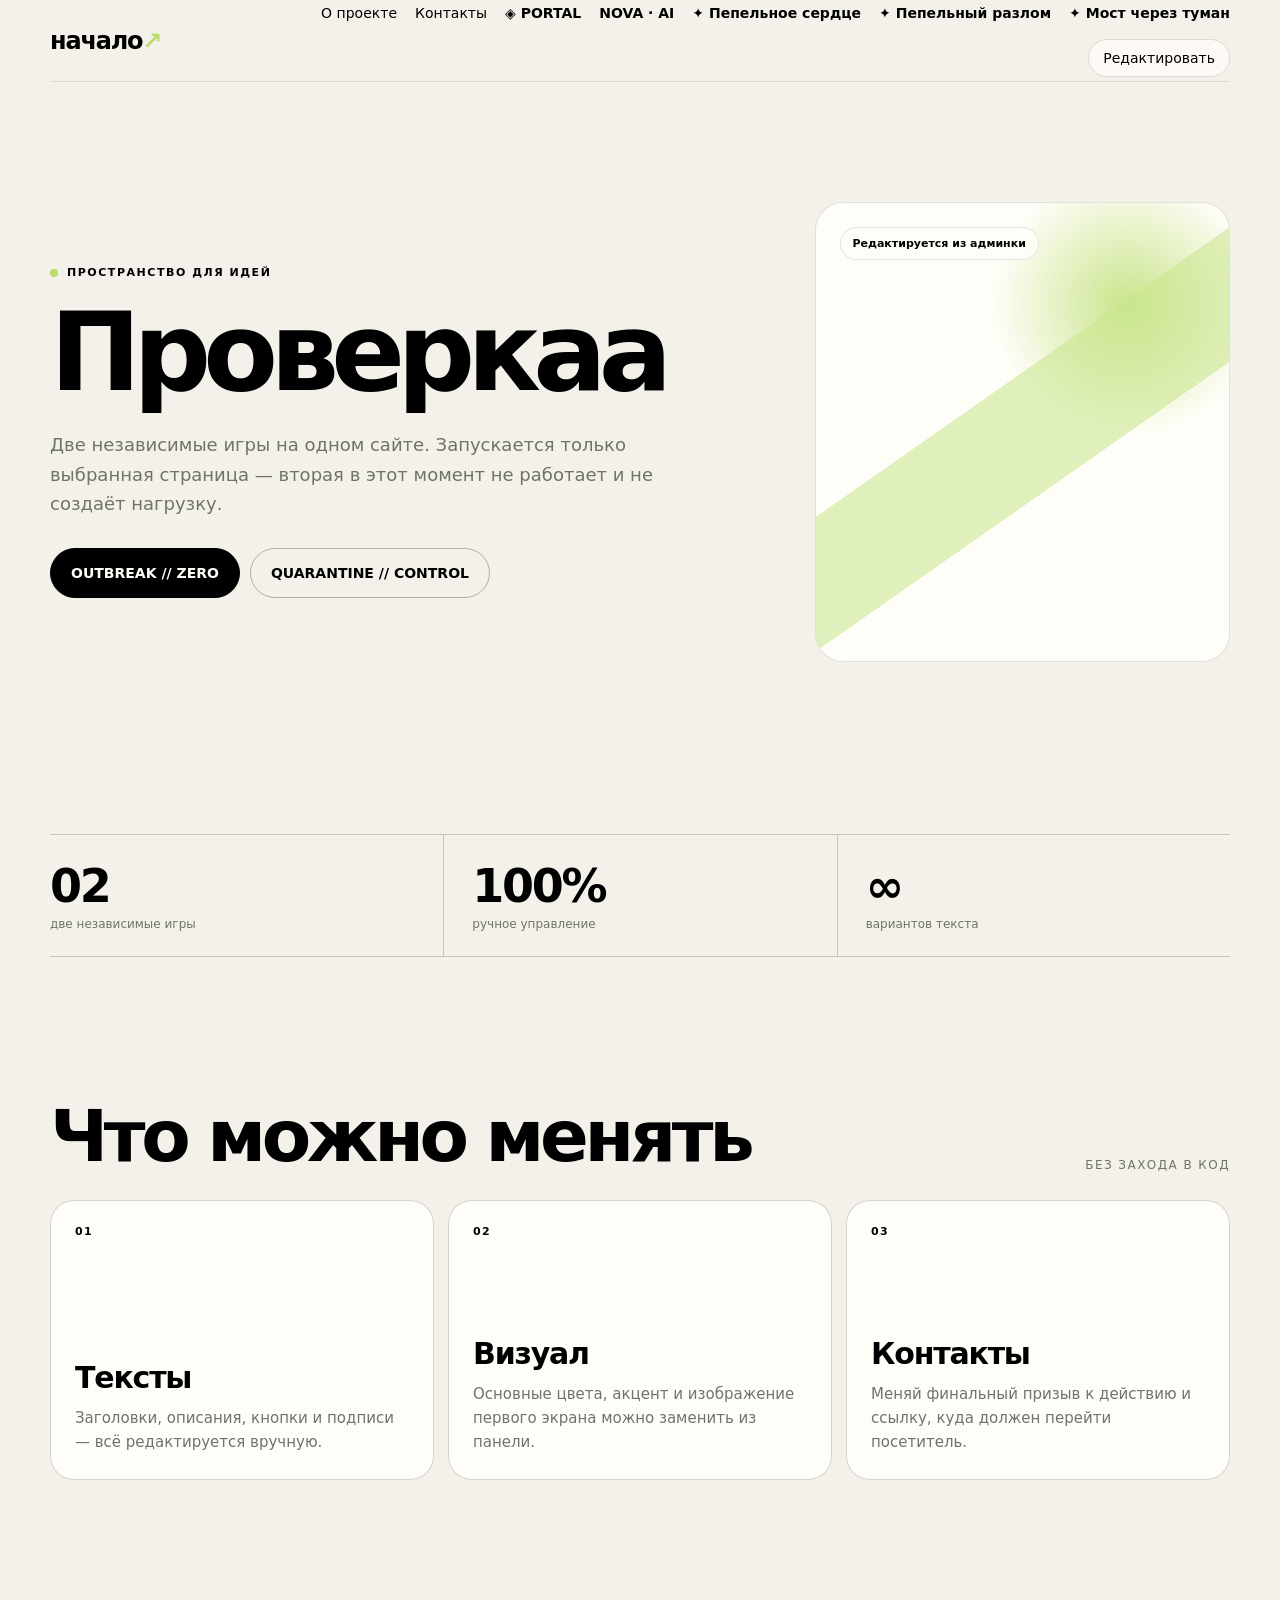
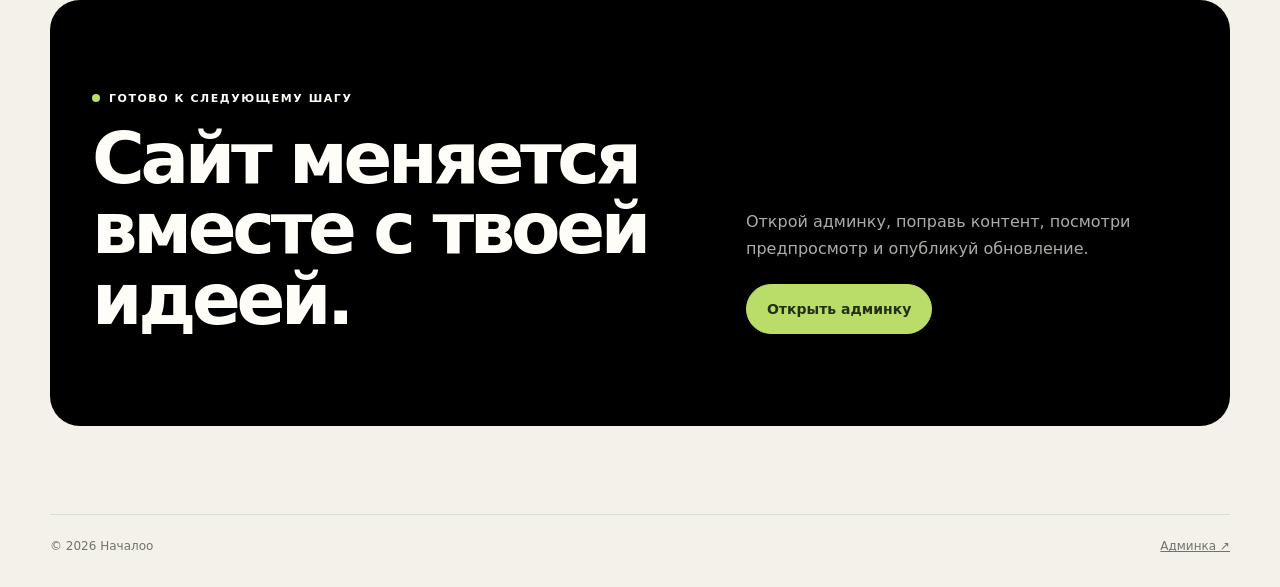
==== commit 6529b2eb: "Add PORTAL experience with animated worlds and NOVA assistant" ====
--- a/index.html
+++ b/index.html
@@ -97,7 +97,7 @@
  var colors=Object.assign({},fallbackColors,c.colors||{}),root=document.documentElement.style;
  root.setProperty("--bg",colors.background);root.setProperty("--surface",colors.surface);root.setProperty("--text",colors.text);root.setProperty("--muted",colors.muted);root.setProperty("--accent",colors.accent);root.setProperty("--accentText",colors.accentText);root.setProperty("--line",colors.line);
  var brand=document.getElementById("brand");brand.textContent=c.brand||"Начало";brand.insertAdjacentHTML("beforeend","<i>↗</i>");
- var nav=document.getElementById("nav");var links=c.navLinks||[{label:c.navLabel||"О проекте",url:"#cards-main"}];nav.innerHTML=links.map(function(x){return '<a href="'+esc(safeUrl(x.url))+'">'+esc(x.label)+'</a>'}).join("")+'<a href="/ember.html" style="color:var(--text);font-weight:800">✦ Пепельное сердце</a><a href="/rift.html" style="color:var(--text);font-weight:800">✦ Пепельный разлом</a><a href="/mist-bridge.html" style="color:var(--text);font-weight:800">✦ Мост через туман</a><a class="admin-link" href="/admin.html">Редактировать</a>';
+ var nav=document.getElementById("nav");var links=c.navLinks||[{label:c.navLabel||"О проекте",url:"#cards-main"}];nav.innerHTML=links.map(function(x){return '<a href="'+esc(safeUrl(x.url))+'">'+esc(x.label)+'</a>'}).join("")+'<a href="/portal.html" style="color:var(--text);font-weight:800">◈ PORTAL</a><a href="/portal.html#nova" style="color:var(--text);font-weight:800">NOVA · AI</a><a href="/ember.html" style="color:var(--text);font-weight:800">✦ Пепельное сердце</a><a href="/rift.html" style="color:var(--text);font-weight:800">✦ Пепельный разлом</a><a href="/mist-bridge.html" style="color:var(--text);font-weight:800">✦ Мост через туман</a><a class="admin-link" href="/admin.html">Редактировать</a>';
  var modules=Array.isArray(c.modules)&&c.modules.length?c.modules:legacyModules(c);main.innerHTML=modules.map(renderModule).join("");
  document.getElementById("footerText").textContent=c.footerText||"";
  document.title=(c.brand||"Начало")+" — лендинг";
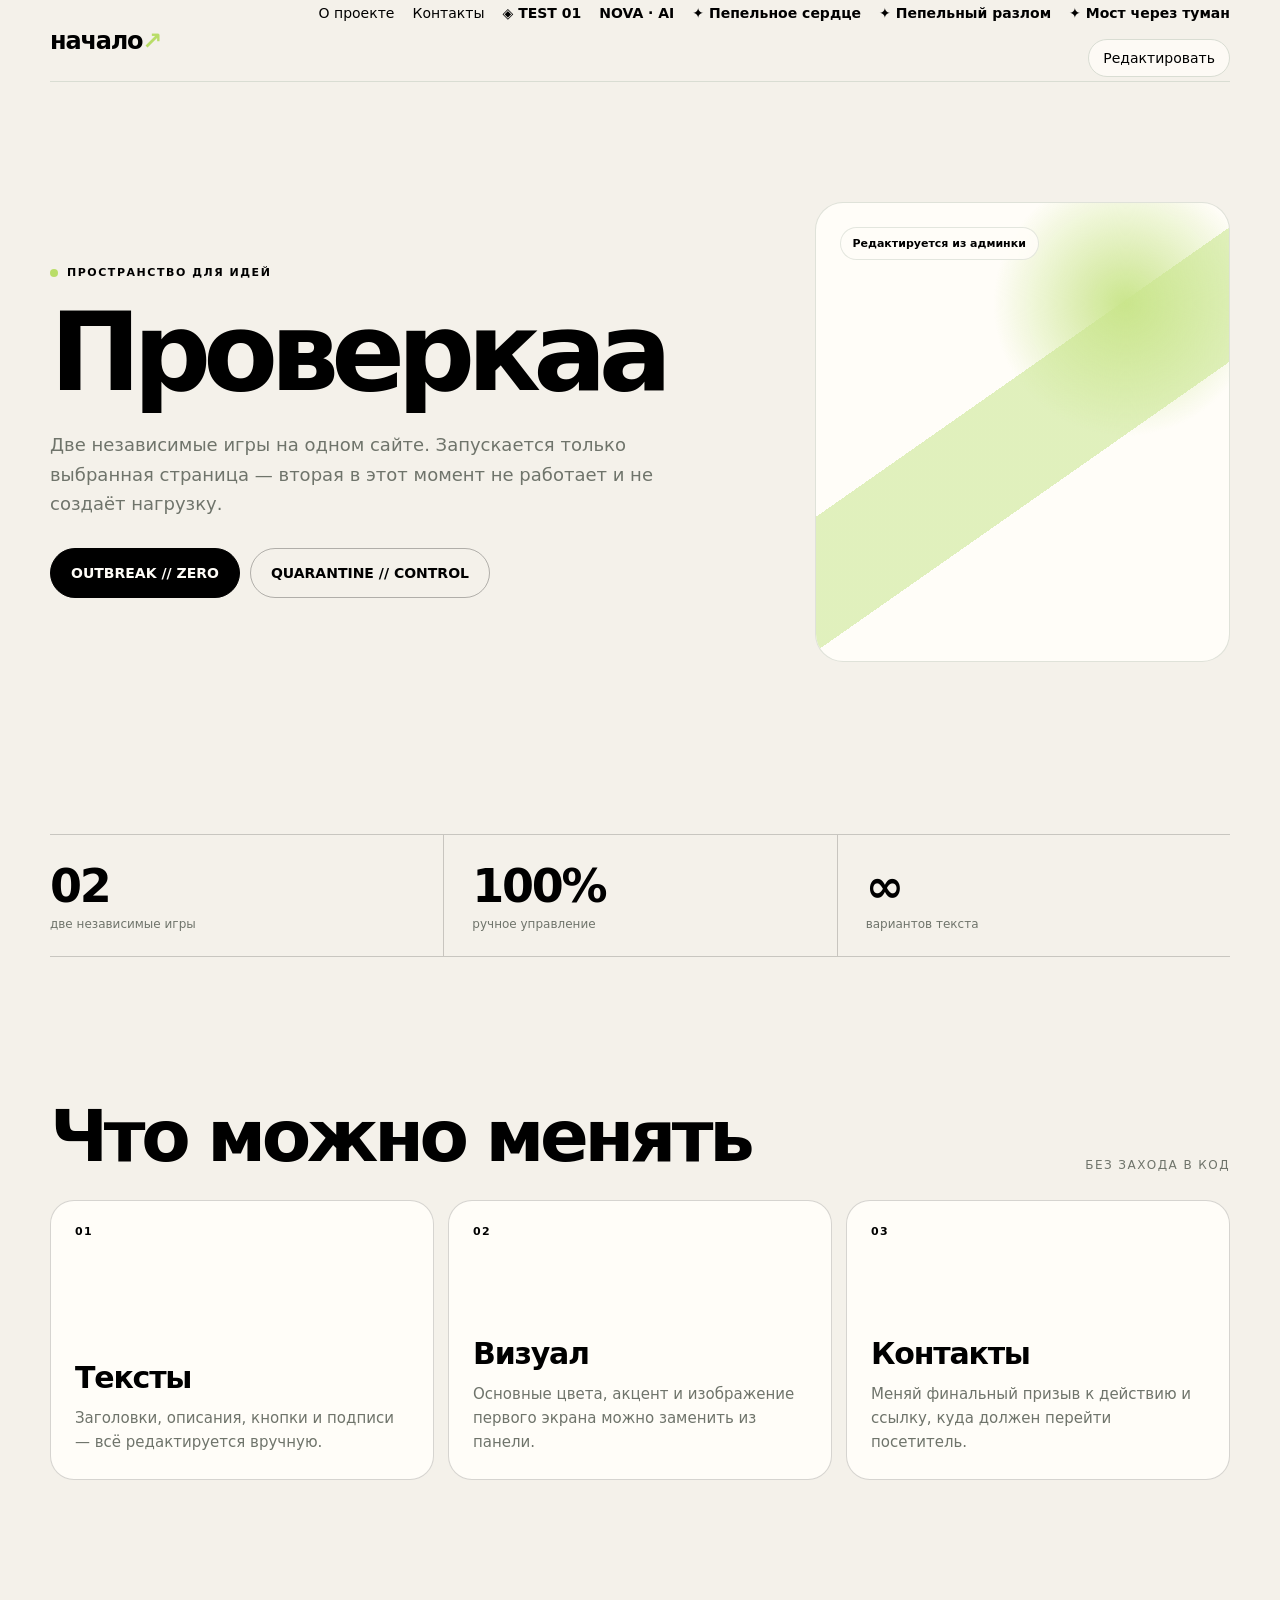
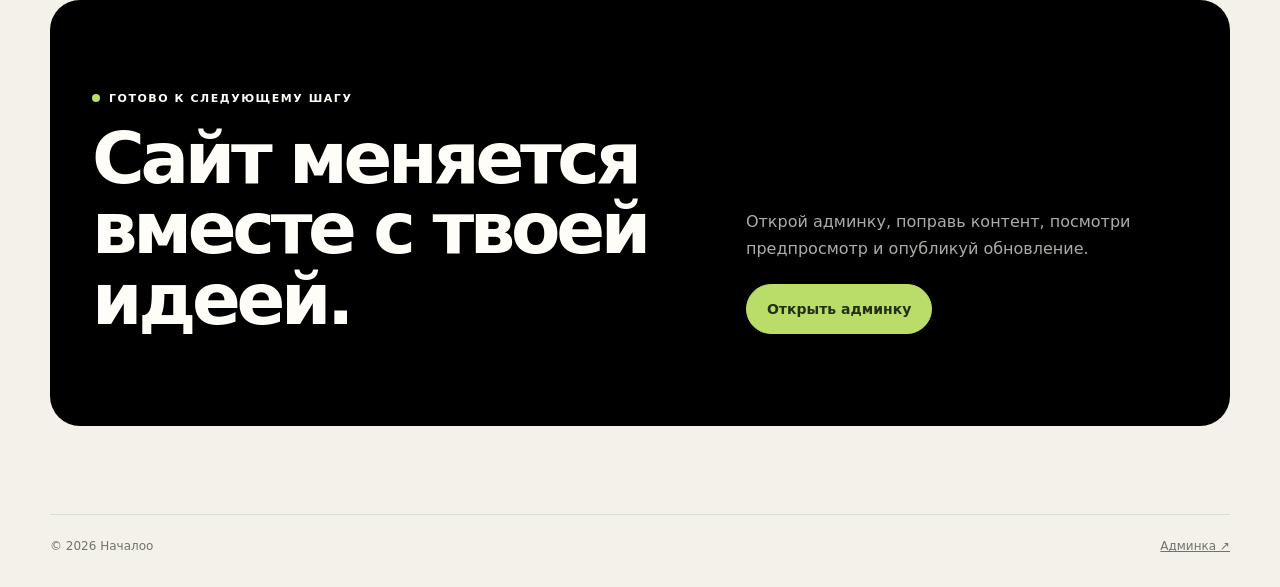
==== commit 2dc80567: "Rename PORTAL display branding to TEST 01" ====
--- a/index.html
+++ b/index.html
@@ -97,7 +97,7 @@
  var colors=Object.assign({},fallbackColors,c.colors||{}),root=document.documentElement.style;
  root.setProperty("--bg",colors.background);root.setProperty("--surface",colors.surface);root.setProperty("--text",colors.text);root.setProperty("--muted",colors.muted);root.setProperty("--accent",colors.accent);root.setProperty("--accentText",colors.accentText);root.setProperty("--line",colors.line);
  var brand=document.getElementById("brand");brand.textContent=c.brand||"Начало";brand.insertAdjacentHTML("beforeend","<i>↗</i>");
- var nav=document.getElementById("nav");var links=c.navLinks||[{label:c.navLabel||"О проекте",url:"#cards-main"}];nav.innerHTML=links.map(function(x){return '<a href="'+esc(safeUrl(x.url))+'">'+esc(x.label)+'</a>'}).join("")+'<a href="/portal.html" style="color:var(--text);font-weight:800">◈ PORTAL</a><a href="/portal.html#nova" style="color:var(--text);font-weight:800">NOVA · AI</a><a href="/ember.html" style="color:var(--text);font-weight:800">✦ Пепельное сердце</a><a href="/rift.html" style="color:var(--text);font-weight:800">✦ Пепельный разлом</a><a href="/mist-bridge.html" style="color:var(--text);font-weight:800">✦ Мост через туман</a><a class="admin-link" href="/admin.html">Редактировать</a>';
+ var nav=document.getElementById("nav");var links=c.navLinks||[{label:c.navLabel||"О проекте",url:"#cards-main"}];nav.innerHTML=links.map(function(x){return '<a href="'+esc(safeUrl(x.url))+'">'+esc(x.label)+'</a>'}).join("")+'<a href="/portal.html" style="color:var(--text);font-weight:800">◈ TEST 01</a><a href="/portal.html#nova" style="color:var(--text);font-weight:800">NOVA · AI</a><a href="/ember.html" style="color:var(--text);font-weight:800">✦ Пепельное сердце</a><a href="/rift.html" style="color:var(--text);font-weight:800">✦ Пепельный разлом</a><a href="/mist-bridge.html" style="color:var(--text);font-weight:800">✦ Мост через туман</a><a class="admin-link" href="/admin.html">Редактировать</a>';
  var modules=Array.isArray(c.modules)&&c.modules.length?c.modules:legacyModules(c);main.innerHTML=modules.map(renderModule).join("");
  document.getElementById("footerText").textContent=c.footerText||"";
  document.title=(c.brand||"Начало")+" — лендинг";
